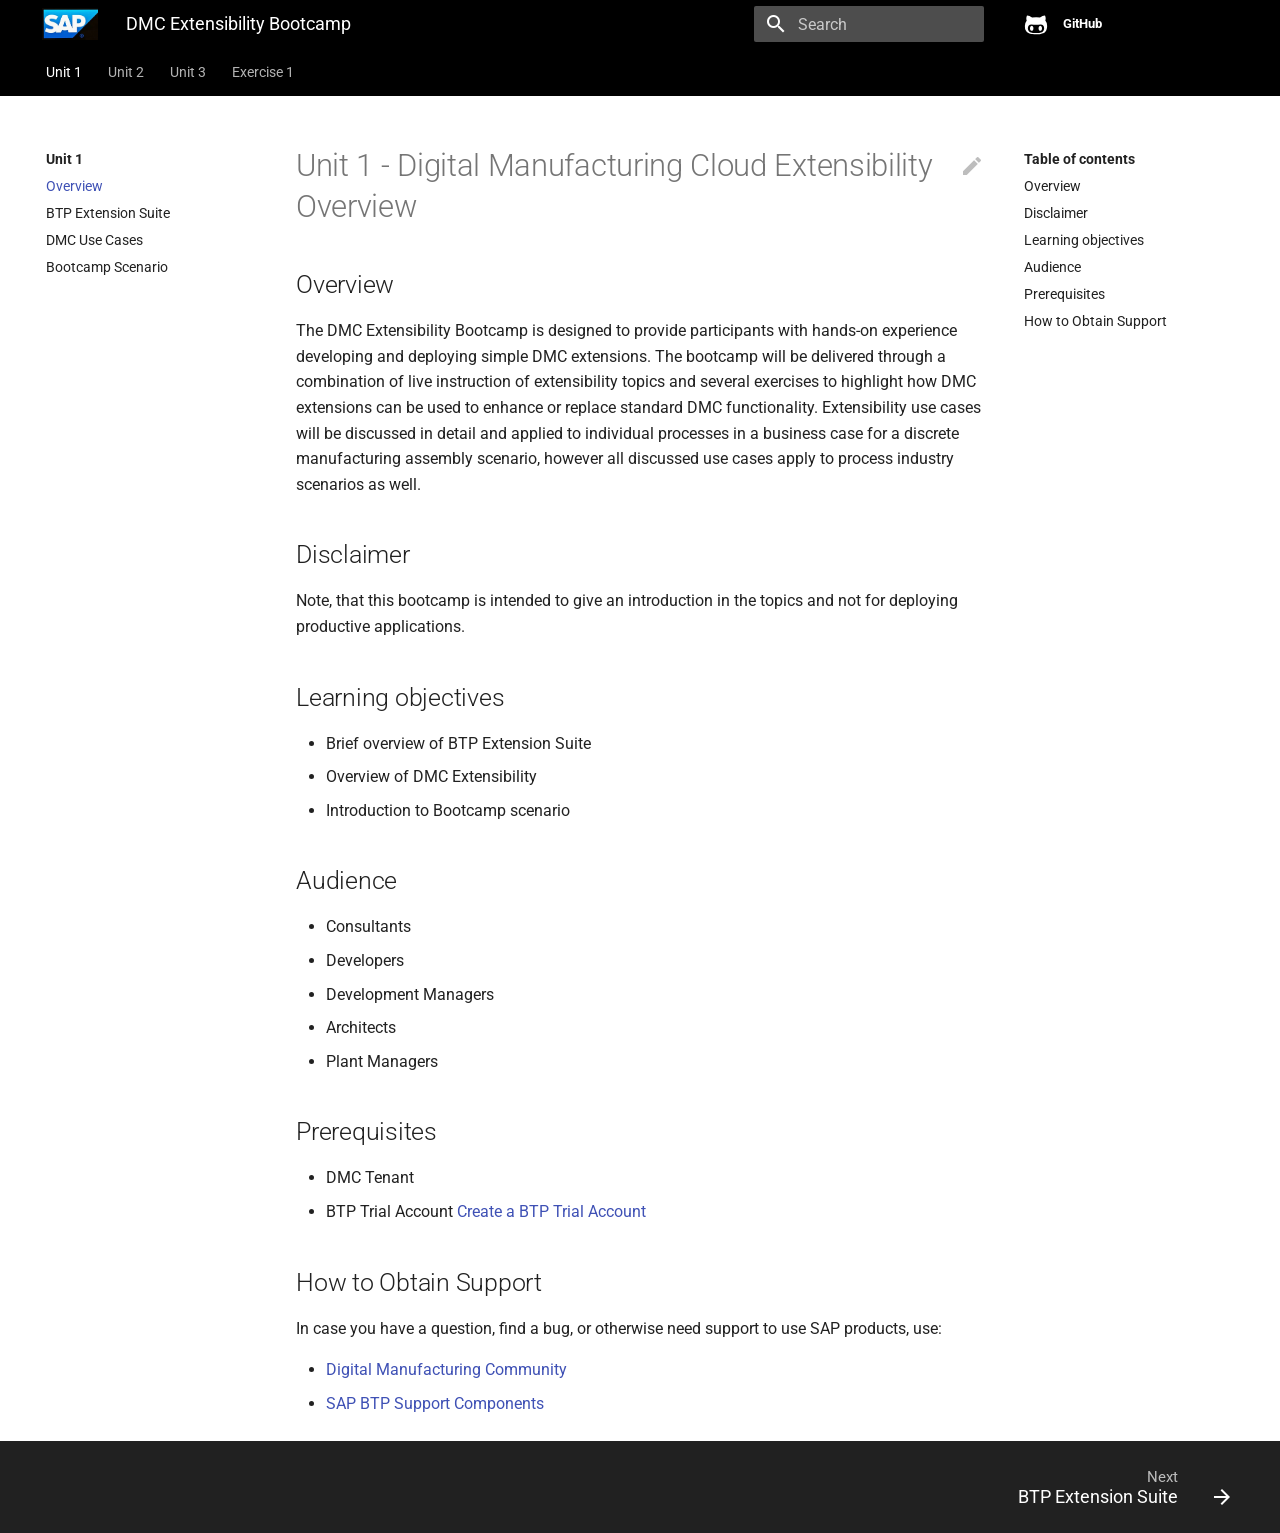
==== index.html @ 56b78a58 "Deployed 6354c58 with MkDocs version: 1.2.1" ====
<!doctype html>
<html lang="en" class="no-js">
  <head>
    
      <meta charset="utf-8">
      <meta name="viewport" content="width=device-width,initial-scale=1">
      <meta http-equiv="x-ua-compatible" content="ie=edge">
      
      
      
      
        <meta name="lang:clipboard.copy" content="Copy to clipboard">
      
        <meta name="lang:clipboard.copied" content="Copied to clipboard">
      
        <meta name="lang:search.language" content="en">
      
        <meta name="lang:search.pipeline.stopwords" content="True">
      
        <meta name="lang:search.pipeline.trimmer" content="True">
      
        <meta name="lang:search.result.none" content="No matching documents">
      
        <meta name="lang:search.result.one" content="1 matching document">
      
        <meta name="lang:search.result.other" content="# matching documents">
      
        <meta name="lang:search.tokenizer" content="[\s\-]+">
      
      <link rel="shortcut icon" href="assets/favicon.png">
      <meta name="generator" content="mkdocs-1.2.1, mkdocs-material-4.6.3">
    
    
      
        <title>Overview - DMC Extensibility Bootcamp</title>
      
    
    
      <link rel="stylesheet" href="assets/stylesheets/application.adb8469c.css">
      
        <link rel="stylesheet" href="assets/stylesheets/application-palette.a8b3c06d.css">
      
      
        
        
        <meta name="theme-color" content="">
      
    
    
      <script src="assets/javascripts/modernizr.eca31fed.js"></script>
    
    
      
        <link href="https://fonts.gstatic.com" rel="preconnect" crossorigin>
        <link rel="stylesheet" href="https://fonts.googleapis.com/css?family=Roboto:300,400,400i,700%7CRoboto+Mono&display=fallback">
        <style>body,input{font-family:"Roboto","Helvetica Neue",Helvetica,Arial,sans-serif}code,kbd,pre{font-family:"Roboto Mono","Courier New",Courier,monospace}</style>
      
    
    <link rel="stylesheet" href="assets/fonts/material-icons.css">
    
    
      <link rel="stylesheet" href="theme/stylesheets/extra.css">
    
    
      
    
    
  </head>
  
    
    
    <body dir="ltr" data-md-color-primary="black" data-md-color-accent="blue">
  
    <svg class="md-svg">
      <defs>
        
        
          <svg xmlns="http://www.w3.org/2000/svg" width="416" height="448" viewBox="0 0 416 448" id="__github"><path fill="currentColor" d="M160 304q0 10-3.125 20.5t-10.75 19T128 352t-18.125-8.5-10.75-19T96 304t3.125-20.5 10.75-19T128 256t18.125 8.5 10.75 19T160 304zm160 0q0 10-3.125 20.5t-10.75 19T288 352t-18.125-8.5-10.75-19T256 304t3.125-20.5 10.75-19T288 256t18.125 8.5 10.75 19T320 304zm40 0q0-30-17.25-51T296 232q-10.25 0-48.75 5.25Q229.5 240 208 240t-39.25-2.75Q130.75 232 120 232q-29.5 0-46.75 21T56 304q0 22 8 38.375t20.25 25.75 30.5 15 35 7.375 37.25 1.75h42q20.5 0 37.25-1.75t35-7.375 30.5-15 20.25-25.75T360 304zm56-44q0 51.75-15.25 82.75-9.5 19.25-26.375 33.25t-35.25 21.5-42.5 11.875-42.875 5.5T212 416q-19.5 0-35.5-.75t-36.875-3.125-38.125-7.5-34.25-12.875T37 371.5t-21.5-28.75Q0 312 0 260q0-59.25 34-99-6.75-20.5-6.75-42.5 0-29 12.75-54.5 27 0 47.5 9.875t47.25 30.875Q171.5 96 212 96q37 0 70 8 26.25-20.5 46.75-30.25T376 64q12.75 25.5 12.75 54.5 0 21.75-6.75 42 34 40 34 99.5z"/></svg>
        
      </defs>
    </svg>
    <input class="md-toggle" data-md-toggle="drawer" type="checkbox" id="__drawer" autocomplete="off">
    <input class="md-toggle" data-md-toggle="search" type="checkbox" id="__search" autocomplete="off">
    <label class="md-overlay" data-md-component="overlay" for="__drawer"></label>
    
      <a href="#unit-1-digital-manufacturing-cloud-extensibility-overview" tabindex="0" class="md-skip">
        Skip to content
      </a>
    
    
      <header class="md-header" data-md-component="header">
  <nav class="md-header-nav md-grid">
    <div class="md-flex">
      <div class="md-flex__cell md-flex__cell--shrink">
        <a href="." title="DMC Extensibility Bootcamp" aria-label="DMC Extensibility Bootcamp" class="md-header-nav__button md-logo">
          
            <img alt="logo" src="assets/logo_sap.jpeg" width="24" height="24">
          
        </a>
      </div>
      <div class="md-flex__cell md-flex__cell--shrink">
        <label class="md-icon md-icon--menu md-header-nav__button" for="__drawer"></label>
      </div>
      <div class="md-flex__cell md-flex__cell--stretch">
        <div class="md-flex__ellipsis md-header-nav__title" data-md-component="title">
          
            <span class="md-header-nav__topic">
              DMC Extensibility Bootcamp
            </span>
            <span class="md-header-nav__topic">
              
                Overview
              
            </span>
          
        </div>
      </div>
      <div class="md-flex__cell md-flex__cell--shrink">
        
          <label class="md-icon md-icon--search md-header-nav__button" for="__search"></label>
          
<div class="md-search" data-md-component="search" role="dialog">
  <label class="md-search__overlay" for="__search"></label>
  <div class="md-search__inner" role="search">
    <form class="md-search__form" name="search">
      <input type="text" class="md-search__input" aria-label="search" name="query" placeholder="Search" autocapitalize="off" autocorrect="off" autocomplete="off" spellcheck="false" data-md-component="query" data-md-state="active">
      <label class="md-icon md-search__icon" for="__search"></label>
      <button type="reset" class="md-icon md-search__icon" data-md-component="reset" tabindex="-1">
        &#xE5CD;
      </button>
    </form>
    <div class="md-search__output">
      <div class="md-search__scrollwrap" data-md-scrollfix>
        <div class="md-search-result" data-md-component="result">
          <div class="md-search-result__meta">
            Type to start searching
          </div>
          <ol class="md-search-result__list"></ol>
        </div>
      </div>
    </div>
  </div>
</div>
        
      </div>
      
        <div class="md-flex__cell md-flex__cell--shrink">
          <div class="md-header-nav__source">
            


  

<a href="https://github.com/SAP-samples/digital-manufacturing-extension-samples/" title="Go to repository" class="md-source" data-md-source="github">
  
    <div class="md-source__icon">
      <svg viewBox="0 0 24 24" width="24" height="24">
        <use xlink:href="#__github" width="24" height="24"></use>
      </svg>
    </div>
  
  <div class="md-source__repository">
    GitHub
  </div>
</a>
          </div>
        </div>
      
    </div>
  </nav>
</header>
    
    <div class="md-container">
      
        
      
      
        

  

<nav class="md-tabs md-tabs--active" data-md-component="tabs">
  <div class="md-tabs__inner md-grid">
    <ul class="md-tabs__list">
      
        
  
  
    <li class="md-tabs__item">
      
        <a href="index.html" class="md-tabs__link md-tabs__link--active">
          Unit 1
        </a>
      
    </li>
  

      
        
  
  
    <li class="md-tabs__item">
      
        <a href="Field%26IntegrationExtensions.html" class="md-tabs__link">
          Unit 2
        </a>
      
    </li>
  

      
        
  
  
    <li class="md-tabs__item">
      
        <a href="InAppExtensions.html" class="md-tabs__link">
          Unit 3
        </a>
      
    </li>
  

      
        
  
  
    <li class="md-tabs__item">
      
        <a href="Exercise1.1.html" class="md-tabs__link">
          Exercise 1
        </a>
      
    </li>
  

      
    </ul>
  </div>
</nav>
      
      <main class="md-main" role="main">
        <div class="md-main__inner md-grid" data-md-component="container">
          
            
              <div class="md-sidebar md-sidebar--primary" data-md-component="navigation">
                <div class="md-sidebar__scrollwrap">
                  <div class="md-sidebar__inner">
                    <nav class="md-nav md-nav--primary" data-md-level="0">
  <label class="md-nav__title md-nav__title--site" for="__drawer">
    <a href="." title="DMC Extensibility Bootcamp" class="md-nav__button md-logo">
      
        <img alt="logo" src="assets/logo_sap.jpeg" width="48" height="48">
      
    </a>
    DMC Extensibility Bootcamp
  </label>
  
    <div class="md-nav__source">
      


  

<a href="https://github.com/SAP-samples/digital-manufacturing-extension-samples/" title="Go to repository" class="md-source" data-md-source="github">
  
    <div class="md-source__icon">
      <svg viewBox="0 0 24 24" width="24" height="24">
        <use xlink:href="#__github" width="24" height="24"></use>
      </svg>
    </div>
  
  <div class="md-source__repository">
    GitHub
  </div>
</a>
    </div>
  
  <ul class="md-nav__list" data-md-scrollfix>
    
      
      
      

  


  <li class="md-nav__item md-nav__item--active md-nav__item--nested">
    
      <input class="md-toggle md-nav__toggle" data-md-toggle="nav-1" type="checkbox" id="nav-1" checked>
    
    <label class="md-nav__link" for="nav-1">
      Unit 1
    </label>
    <nav class="md-nav" data-md-component="collapsible" data-md-level="1">
      <label class="md-nav__title" for="nav-1">
        Unit 1
      </label>
      <ul class="md-nav__list" data-md-scrollfix>
        
        
          
          
          

  


  <li class="md-nav__item md-nav__item--active">
    
    <input class="md-toggle md-nav__toggle" data-md-toggle="toc" type="checkbox" id="__toc">
    
      
    
    
      <label class="md-nav__link md-nav__link--active" for="__toc">
        Overview
      </label>
    
    <a href="index.html" title="Overview" class="md-nav__link md-nav__link--active">
      Overview
    </a>
    
      
<nav class="md-nav md-nav--secondary">
  
  
    
  
  
    <label class="md-nav__title" for="__toc">Table of contents</label>
    <ul class="md-nav__list" data-md-scrollfix>
      
        <li class="md-nav__item">
  <a href="#overview" class="md-nav__link">
    Overview
  </a>
  
</li>
      
        <li class="md-nav__item">
  <a href="#disclaimer" class="md-nav__link">
    Disclaimer
  </a>
  
</li>
      
        <li class="md-nav__item">
  <a href="#learning-objectives" class="md-nav__link">
    Learning objectives
  </a>
  
</li>
      
        <li class="md-nav__item">
  <a href="#audience" class="md-nav__link">
    Audience
  </a>
  
</li>
      
        <li class="md-nav__item">
  <a href="#prerequisites" class="md-nav__link">
    Prerequisites
  </a>
  
</li>
      
        <li class="md-nav__item">
  <a href="#how-to-obtain-support" class="md-nav__link">
    How to Obtain Support
  </a>
  
</li>
      
      
      
      
      
    </ul>
  
</nav>
    
  </li>

        
          
          
          


  <li class="md-nav__item">
    <a href="BTPExtensionSuite.html" title="BTP Extension Suite" class="md-nav__link">
      BTP Extension Suite
    </a>
  </li>

        
          
          
          


  <li class="md-nav__item">
    <a href="DMCUseCases.html" title="DMC Use Cases" class="md-nav__link">
      DMC Use Cases
    </a>
  </li>

        
          
          
          


  <li class="md-nav__item">
    <a href="BootcampUseCase.html" title="Bootcamp Scenario" class="md-nav__link">
      Bootcamp Scenario
    </a>
  </li>

        
      </ul>
    </nav>
  </li>

    
      
      
      


  <li class="md-nav__item md-nav__item--nested">
    
      <input class="md-toggle md-nav__toggle" data-md-toggle="nav-2" type="checkbox" id="nav-2">
    
    <label class="md-nav__link" for="nav-2">
      Unit 2
    </label>
    <nav class="md-nav" data-md-component="collapsible" data-md-level="1">
      <label class="md-nav__title" for="nav-2">
        Unit 2
      </label>
      <ul class="md-nav__list" data-md-scrollfix>
        
        
          
          
          


  <li class="md-nav__item">
    <a href="Field%26IntegrationExtensions.html" title="Content" class="md-nav__link">
      Content
    </a>
  </li>

        
      </ul>
    </nav>
  </li>

    
      
      
      


  <li class="md-nav__item md-nav__item--nested">
    
      <input class="md-toggle md-nav__toggle" data-md-toggle="nav-3" type="checkbox" id="nav-3">
    
    <label class="md-nav__link" for="nav-3">
      Unit 3
    </label>
    <nav class="md-nav" data-md-component="collapsible" data-md-level="1">
      <label class="md-nav__title" for="nav-3">
        Unit 3
      </label>
      <ul class="md-nav__list" data-md-scrollfix>
        
        
          
          
          


  <li class="md-nav__item">
    <a href="InAppExtensions.html" title="Content" class="md-nav__link">
      Content
    </a>
  </li>

        
      </ul>
    </nav>
  </li>

    
      
      
      


  <li class="md-nav__item md-nav__item--nested">
    
      <input class="md-toggle md-nav__toggle" data-md-toggle="nav-4" type="checkbox" id="nav-4">
    
    <label class="md-nav__link" for="nav-4">
      Exercise 1
    </label>
    <nav class="md-nav" data-md-component="collapsible" data-md-level="1">
      <label class="md-nav__title" for="nav-4">
        Exercise 1
      </label>
      <ul class="md-nav__list" data-md-scrollfix>
        
        
          
          
          


  <li class="md-nav__item">
    <a href="Exercise1.1.html" title="Exercise 1.1" class="md-nav__link">
      Exercise 1.1
    </a>
  </li>

        
          
          
          


  <li class="md-nav__item">
    <a href="Exercise1.2.html" title="Exercise 1.2" class="md-nav__link">
      Exercise 1.2
    </a>
  </li>

        
      </ul>
    </nav>
  </li>

    
  </ul>
</nav>
                  </div>
                </div>
              </div>
            
            
              <div class="md-sidebar md-sidebar--secondary" data-md-component="toc">
                <div class="md-sidebar__scrollwrap">
                  <div class="md-sidebar__inner">
                    
<nav class="md-nav md-nav--secondary">
  
  
    
  
  
    <label class="md-nav__title" for="__toc">Table of contents</label>
    <ul class="md-nav__list" data-md-scrollfix>
      
        <li class="md-nav__item">
  <a href="#overview" class="md-nav__link">
    Overview
  </a>
  
</li>
      
        <li class="md-nav__item">
  <a href="#disclaimer" class="md-nav__link">
    Disclaimer
  </a>
  
</li>
      
        <li class="md-nav__item">
  <a href="#learning-objectives" class="md-nav__link">
    Learning objectives
  </a>
  
</li>
      
        <li class="md-nav__item">
  <a href="#audience" class="md-nav__link">
    Audience
  </a>
  
</li>
      
        <li class="md-nav__item">
  <a href="#prerequisites" class="md-nav__link">
    Prerequisites
  </a>
  
</li>
      
        <li class="md-nav__item">
  <a href="#how-to-obtain-support" class="md-nav__link">
    How to Obtain Support
  </a>
  
</li>
      
      
      
      
      
    </ul>
  
</nav>
                  </div>
                </div>
              </div>
            
          
          <div class="md-content">
            <article class="md-content__inner md-typeset">
              
                
                  <a href="https://github.com/SAP-samples/digital-manufacturing-extension-samples/edit/master/docs/index.md" title="Edit this page" class="md-icon md-content__icon">&#xE3C9;</a>
                
                
                <h1 id="unit-1-digital-manufacturing-cloud-extensibility-overview">Unit 1 - Digital Manufacturing Cloud Extensibility Overview<a class="headerlink" href="#unit-1-digital-manufacturing-cloud-extensibility-overview" title="Permanent link">&para;</a></h1>
<h2 id="overview">Overview<a class="headerlink" href="#overview" title="Permanent link">&para;</a></h2>
<p>The DMC Extensibility Bootcamp is designed to provide participants with hands-on experience developing and deploying simple DMC extensions.  The bootcamp will be delivered through a combination of live instruction of extensibility topics and several exercises to highlight how DMC extensions can be used to enhance or replace standard DMC functionality.  Extensibility use cases will be discussed in detail and applied to individual processes in a business case for a discrete manufacturing assembly scenario, however all discussed use cases apply to process industry scenarios as well.</p>
<h2 id="disclaimer">Disclaimer<a class="headerlink" href="#disclaimer" title="Permanent link">&para;</a></h2>
<p>Note, that this bootcamp is intended to give an introduction in the topics and not for deploying productive applications.</p>
<h2 id="learning-objectives">Learning objectives<a class="headerlink" href="#learning-objectives" title="Permanent link">&para;</a></h2>
<ul>
<li>Brief overview of BTP Extension Suite</li>
<li>Overview of DMC Extensibility</li>
<li>Introduction to Bootcamp scenario</li>
</ul>
<h2 id="audience">Audience<a class="headerlink" href="#audience" title="Permanent link">&para;</a></h2>
<ul>
<li>Consultants</li>
<li>Developers</li>
<li>Development Managers</li>
<li>Architects</li>
<li>Plant Managers</li>
</ul>
<h2 id="prerequisites">Prerequisites<a class="headerlink" href="#prerequisites" title="Permanent link">&para;</a></h2>
<ul>
<li>DMC Tenant</li>
<li>BTP Trial Account <a href="https://developers.sap.com/tutorials/hcp-create-trial-account.html">Create a BTP Trial Account</a></li>
</ul>
<h2 id="how-to-obtain-support">How to Obtain Support<a class="headerlink" href="#how-to-obtain-support" title="Permanent link">&para;</a></h2>
<p>In case you have a question, find a bug, or otherwise need support to use SAP products, use:</p>
<ul>
<li>
<p><a href="https://community.sap.com/topics/digital-manufacturing">Digital Manufacturing Community</a></p>
</li>
<li>
<p><a href="https://help.sap.com/viewer/65de2977205c403bbc107264b8eccf4b/Cloud/en-US/08d1103928fb42f3a73b3f425e00e13c.html">SAP BTP Support Components</a></p>
</li>
</ul>
                
                  
                
                
              
              
                


              
            </article>
          </div>
        </div>
      </main>
      
        
<footer class="md-footer">
  
    <div class="md-footer-nav">
      <nav class="md-footer-nav__inner md-grid">
        
        
          <a href="BTPExtensionSuite.html" title="BTP Extension Suite" class="md-flex md-footer-nav__link md-footer-nav__link--next" rel="next">
            <div class="md-flex__cell md-flex__cell--stretch md-footer-nav__title">
              <span class="md-flex__ellipsis">
                <span class="md-footer-nav__direction">
                  Next
                </span>
                BTP Extension Suite
              </span>
            </div>
            <div class="md-flex__cell md-flex__cell--shrink">
              <i class="md-icon md-icon--arrow-forward md-footer-nav__button"></i>
            </div>
          </a>
        
      </nav>
    </div>
  
  <div class="md-footer-meta md-typeset">
    <div class="md-footer-meta__inner md-grid">
      <div class="md-footer-copyright">
        
        powered by
        <a href="https://www.mkdocs.org" target="_blank" rel="noopener">MkDocs</a>
        and
        <a href="https://squidfunk.github.io/mkdocs-material/" target="_blank" rel="noopener">
          Material for MkDocs</a>
      </div>
      
    </div>
  </div>
</footer>
      
    </div>
    
      <script src="assets/javascripts/application.8f58b9eb.js"></script>
      
      <script>app.initialize({version:"1.2.1",url:{base:"."}})</script>
      
        <script src="search/main.js"></script>
      
    
  </body>
</html>
---- assets/stylesheets/application.adb8469c.css ----
html{box-sizing:border-box}*,:after,:before{box-sizing:inherit}html{-webkit-text-size-adjust:none;-moz-text-size-adjust:none;-ms-text-size-adjust:none;text-size-adjust:none}body{margin:0}hr{overflow:visible;box-sizing:content-box}a{-webkit-text-decoration-skip:objects}a,button,input,label{-webkit-tap-highlight-color:transparent}a{color:inherit;text-decoration:none}small,sub,sup{font-size:80%}sub,sup{position:relative;line-height:0;vertical-align:baseline}sub{bottom:-.25em}sup{top:-.5em}img{border-style:none}table{border-collapse:separate;border-spacing:0}td,th{font-weight:400;vertical-align:top}button{margin:0;padding:0;border:0;outline-style:none;background:transparent;font-size:inherit}input{border:0;outline:0}.md-clipboard:before,.md-icon,.md-nav__button,.md-nav__link:after,.md-nav__title:before,.md-search-result__article--document:before,.md-source-file:before,.md-typeset .admonition>.admonition-title:before,.md-typeset .admonition>summary:before,.md-typeset .critic.comment:before,.md-typeset .footnote-backref,.md-typeset .task-list-control .task-list-indicator:before,.md-typeset details>.admonition-title:before,.md-typeset details>summary:before,.md-typeset summary:after{font-family:Material Icons;font-style:normal;font-variant:normal;font-weight:400;line-height:1;text-transform:none;white-space:nowrap;word-wrap:normal;direction:ltr}.md-content__icon,.md-footer-nav__button,.md-header-nav__button,.md-nav__button,.md-nav__title:before,.md-search-result__article--document:before{display:inline-block;margin:.2rem;padding:.4rem;font-size:1.2rem;cursor:pointer}.md-icon--arrow-back:before{content:""}.md-icon--arrow-forward:before{content:""}.md-icon--menu:before{content:""}.md-icon--search:before{content:""}[dir=rtl] .md-icon--arrow-back:before{content:""}[dir=rtl] .md-icon--arrow-forward:before{content:""}body{-webkit-font-smoothing:antialiased;-moz-osx-font-smoothing:grayscale}body,input{color:rgba(0,0,0,.87);font-feature-settings:"kern","liga";font-family:Helvetica Neue,Helvetica,Arial,sans-serif}code,kbd,pre{color:rgba(0,0,0,.87);font-feature-settings:"kern";font-family:Courier New,Courier,monospace}.md-typeset{font-size:.8rem;line-height:1.6;-webkit-print-color-adjust:exact}.md-typeset blockquote,.md-typeset ol,.md-typeset p,.md-typeset ul{margin:1em 0}.md-typeset h1{margin:0 0 2rem;color:rgba(0,0,0,.54);font-size:1.5625rem;line-height:1.3}.md-typeset h1,.md-typeset h2{font-weight:300;letter-spacing:-.01em}.md-typeset h2{margin:2rem 0 .8rem;font-size:1.25rem;line-height:1.4}.md-typeset h3{margin:1.6rem 0 .8rem;font-size:1rem;font-weight:400;letter-spacing:-.01em;line-height:1.5}.md-typeset h2+h3{margin-top:.8rem}.md-typeset h4{font-size:.8rem}.md-typeset h4,.md-typeset h5,.md-typeset h6{margin:.8rem 0;font-weight:700;letter-spacing:-.01em}.md-typeset h5,.md-typeset h6{color:rgba(0,0,0,.54);font-size:.64rem}.md-typeset h5{text-transform:uppercase}.md-typeset hr{margin:1.5em 0;border-bottom:.05rem dotted rgba(0,0,0,.26)}.md-typeset a{color:#3f51b5;word-break:break-word}.md-typeset a,.md-typeset a:before{-webkit-transition:color .125s;transition:color .125s}.md-typeset a:active,.md-typeset a:hover{color:#536dfe}.md-typeset code,.md-typeset pre{background-color:hsla(0,0%,92.5%,.5);color:#37474f;font-size:85%;direction:ltr}.md-typeset code{margin:0 .29412em;padding:.07353em 0;border-radius:.1rem;box-shadow:.29412em 0 0 hsla(0,0%,92.5%,.5),-.29412em 0 0 hsla(0,0%,92.5%,.5);word-break:break-word;-webkit-box-decoration-break:clone;box-decoration-break:clone}.md-typeset h1 code,.md-typeset h2 code,.md-typeset h3 code,.md-typeset h4 code,.md-typeset h5 code,.md-typeset h6 code{margin:0;background-color:transparent;box-shadow:none}.md-typeset a>code{margin:inherit;padding:inherit;border-radius:initial;background-color:inherit;color:inherit;box-shadow:none}.md-typeset pre{position:relative;margin:1em 0;border-radius:.1rem;line-height:1.4;-webkit-overflow-scrolling:touch}.md-typeset pre>code{display:block;margin:0;padding:.525rem .6rem;background-color:transparent;font-size:inherit;box-shadow:none;-webkit-box-decoration-break:slice;box-decoration-break:slice;overflow:auto}.md-typeset pre>code::-webkit-scrollbar{width:.2rem;height:.2rem}.md-typeset pre>code::-webkit-scrollbar-thumb{background-color:rgba(0,0,0,.26)}.md-typeset pre>code::-webkit-scrollbar-thumb:hover{background-color:#536dfe}.md-typeset kbd{padding:0 .29412em;border-radius:.15rem;border:.05rem solid #c9c9c9;border-bottom-color:#bcbcbc;background-color:#fcfcfc;color:#555;font-size:85%;box-shadow:0 .05rem 0 #b0b0b0;word-break:break-word}.md-typeset mark{margin:0 .25em;padding:.0625em 0;border-radius:.1rem;background-color:rgba(255,235,59,.5);box-shadow:.25em 0 0 rgba(255,235,59,.5),-.25em 0 0 rgba(255,235,59,.5);word-break:break-word;-webkit-box-decoration-break:clone;box-decoration-break:clone}.md-typeset abbr{border-bottom:.05rem dotted rgba(0,0,0,.54);text-decoration:none;cursor:help}.md-typeset small{opacity:.75}.md-typeset sub,.md-typeset sup{margin-left:.07812em}[dir=rtl] .md-typeset sub,[dir=rtl] .md-typeset sup{margin-right:.07812em;margin-left:0}.md-typeset blockquote{padding-left:.6rem;border-left:.2rem solid rgba(0,0,0,.26);color:rgba(0,0,0,.54)}[dir=rtl] .md-typeset blockquote{padding-right:.6rem;padding-left:0;border-right:.2rem solid rgba(0,0,0,.26);border-left:initial}.md-typeset ul{list-style-type:disc}.md-typeset ol,.md-typeset ul{margin-left:.625em;padding:0}[dir=rtl] .md-typeset ol,[dir=rtl] .md-typeset ul{margin-right:.625em;margin-left:0}.md-typeset ol ol,.md-typeset ul ol{list-style-type:lower-alpha}.md-typeset ol ol ol,.md-typeset ul ol ol{list-style-type:lower-roman}.md-typeset ol li,.md-typeset ul li{margin-bottom:.5em;margin-left:1.25em}[dir=rtl] .md-typeset ol li,[dir=rtl] .md-typeset ul li{margin-right:1.25em;margin-left:0}.md-typeset ol li blockquote,.md-typeset ol li p,.md-typeset ul li blockquote,.md-typeset ul li p{margin:.5em 0}.md-typeset ol li:last-child,.md-typeset ul li:last-child{margin-bottom:0}.md-typeset ol li ol,.md-typeset ol li ul,.md-typeset ul li ol,.md-typeset ul li ul{margin:.5em 0 .5em .625em}[dir=rtl] .md-typeset ol li ol,[dir=rtl] .md-typeset ol li ul,[dir=rtl] .md-typeset ul li ol,[dir=rtl] .md-typeset ul li ul{margin-right:.625em;margin-left:0}.md-typeset dd{margin:1em 0 1em 1.875em}[dir=rtl] .md-typeset dd{margin-right:1.875em;margin-left:0}.md-typeset iframe,.md-typeset img,.md-typeset svg{max-width:100%}.md-typeset table:not([class]){box-shadow:0 2px 2px 0 rgba(0,0,0,.14),0 1px 5px 0 rgba(0,0,0,.12),0 3px 1px -2px rgba(0,0,0,.2);display:inline-block;max-width:100%;border-radius:.1rem;font-size:.64rem;overflow:auto;-webkit-overflow-scrolling:touch}.md-typeset table:not([class])+*{margin-top:1.5em}.md-typeset table:not([class]) td:not([align]),.md-typeset table:not([class]) th:not([align]){text-align:left}[dir=rtl] .md-typeset table:not([class]) td:not([align]),[dir=rtl] .md-typeset table:not([class]) th:not([align]){text-align:right}.md-typeset table:not([class]) th{min-width:5rem;padding:.6rem .8rem;background-color:rgba(0,0,0,.54);color:#fff;vertical-align:top}.md-typeset table:not([class]) td{padding:.6rem .8rem;border-top:.05rem solid rgba(0,0,0,.07);vertical-align:top}.md-typeset table:not([class]) tr{-webkit-transition:background-color .125s;transition:background-color .125s}.md-typeset table:not([class]) tr:hover{background-color:rgba(0,0,0,.035);box-shadow:inset 0 .05rem 0 #fff}.md-typeset table:not([class]) tr:first-child td{border-top:0}.md-typeset table:not([class]) a{word-break:normal}.md-typeset__scrollwrap{margin:1em -.8rem;overflow-x:auto;-webkit-overflow-scrolling:touch}.md-typeset .md-typeset__table{display:inline-block;margin-bottom:.5em;padding:0 .8rem}.md-typeset .md-typeset__table table{display:table;width:100%;margin:0;overflow:hidden}html{font-size:125%;overflow-x:hidden}body,html{height:100%}body{position:relative;font-size:.5rem}hr{display:block;height:.05rem;padding:0;border:0}.md-svg{display:none}.md-grid{max-width:61rem;margin-right:auto;margin-left:auto}.md-container,.md-main{overflow:auto}.md-container{display:table;width:100%;height:100%;padding-top:2.4rem;table-layout:fixed}.md-main{display:table-row;height:100%}.md-main__inner{height:100%;padding-top:1.5rem;padding-bottom:.05rem}.md-toggle{display:none}.md-overlay{position:fixed;top:0;width:0;height:0;-webkit-transition:width 0s .25s,height 0s .25s,opacity .25s;transition:width 0s .25s,height 0s .25s,opacity .25s;background-color:rgba(0,0,0,.54);opacity:0;z-index:3}.md-flex{display:table}.md-flex__cell{display:table-cell;position:relative;vertical-align:top}.md-flex__cell--shrink{width:0}.md-flex__cell--stretch{display:table;width:100%;table-layout:fixed}.md-flex__ellipsis{display:table-cell;text-overflow:ellipsis;white-space:nowrap;overflow:hidden}.md-skip{position:fixed;width:.05rem;height:.05rem;margin:.5rem;padding:.3rem .5rem;-webkit-transform:translateY(.4rem);transform:translateY(.4rem);border-radius:.1rem;background-color:rgba(0,0,0,.87);color:#fff;font-size:.64rem;opacity:0;overflow:hidden}.md-skip:focus{width:auto;height:auto;clip:auto;-webkit-transform:translateX(0);transform:translateX(0);-webkit-transition:opacity .175s 75ms,-webkit-transform .25s cubic-bezier(.4,0,.2,1);transition:opacity .175s 75ms,-webkit-transform .25s cubic-bezier(.4,0,.2,1);transition:transform .25s cubic-bezier(.4,0,.2,1),opacity .175s 75ms;transition:transform .25s cubic-bezier(.4,0,.2,1),opacity .175s 75ms,-webkit-transform .25s cubic-bezier(.4,0,.2,1);opacity:1;z-index:10}@page{margin:25mm}.md-clipboard{position:absolute;top:.3rem;right:.3rem;width:1.4rem;height:1.4rem;border-radius:.1rem;font-size:.8rem;cursor:pointer;z-index:1;-webkit-backface-visibility:hidden;backface-visibility:hidden}.md-clipboard:before{-webkit-transition:color .25s,opacity .25s;transition:color .25s,opacity .25s;color:rgba(0,0,0,.07);content:"\E14D"}.codehilite:hover .md-clipboard:before,.md-typeset .highlight:hover .md-clipboard:before,pre:hover .md-clipboard:before{color:rgba(0,0,0,.54)}.md-clipboard:focus:before,.md-clipboard:hover:before{color:#536dfe}.md-clipboard__message{display:block;position:absolute;top:0;right:1.7rem;padding:.3rem .5rem;-webkit-transform:translateX(.4rem);transform:translateX(.4rem);-webkit-transition:opacity .175s,-webkit-transform .25s cubic-bezier(.9,.1,.9,0);transition:opacity .175s,-webkit-transform .25s cubic-bezier(.9,.1,.9,0);transition:transform .25s cubic-bezier(.9,.1,.9,0),opacity .175s;transition:transform .25s cubic-bezier(.9,.1,.9,0),opacity .175s,-webkit-transform .25s cubic-bezier(.9,.1,.9,0);border-radius:.1rem;background-color:rgba(0,0,0,.54);color:#fff;font-size:.64rem;white-space:nowrap;opacity:0;pointer-events:none}.md-clipboard__message--active{-webkit-transform:translateX(0);transform:translateX(0);-webkit-transition:opacity .175s 75ms,-webkit-transform .25s cubic-bezier(.4,0,.2,1);transition:opacity .175s 75ms,-webkit-transform .25s cubic-bezier(.4,0,.2,1);transition:transform .25s cubic-bezier(.4,0,.2,1),opacity .175s 75ms;transition:transform .25s cubic-bezier(.4,0,.2,1),opacity .175s 75ms,-webkit-transform .25s cubic-bezier(.4,0,.2,1);opacity:1;pointer-events:auto}.md-clipboard__message:before{content:attr(aria-label)}.md-clipboard__message:after{display:block;position:absolute;top:50%;right:-.2rem;width:0;margin-top:-.2rem;border-color:transparent rgba(0,0,0,.54);border-style:solid;border-width:.2rem 0 .2rem .2rem;content:""}.md-content__inner{margin:0 .8rem 1.2rem;padding-top:.6rem}.md-content__inner:before{display:block;height:.4rem;content:""}.md-content__inner>:last-child{margin-bottom:0}.md-content__icon{position:relative;margin:.4rem 0;padding:0;float:right}.md-typeset .md-content__icon{color:rgba(0,0,0,.26)}.md-header{position:fixed;top:0;right:0;left:0;height:2.4rem;-webkit-transition:background-color .25s,color .25s;transition:background-color .25s,color .25s;background-color:#3f51b5;color:#fff;box-shadow:none;z-index:2;-webkit-backface-visibility:hidden;backface-visibility:hidden}.no-js .md-header{-webkit-transition:none;transition:none;box-shadow:none}.md-header[data-md-state=shadow]{-webkit-transition:background-color .25s,color .25s,box-shadow .25s;transition:background-color .25s,color .25s,box-shadow .25s;box-shadow:0 0 .2rem rgba(0,0,0,.1),0 .2rem .4rem rgba(0,0,0,.2)}.md-header-nav{padding:0 .2rem}.md-header-nav__button{position:relative;-webkit-transition:opacity .25s;transition:opacity .25s;z-index:1}.md-header-nav__button:hover{opacity:.7}.md-header-nav__button.md-logo *{display:block}.no-js .md-header-nav__button.md-icon--search{display:none}.md-header-nav__topic{display:block;position:absolute;-webkit-transition:opacity .15s,-webkit-transform .4s cubic-bezier(.1,.7,.1,1);transition:opacity .15s,-webkit-transform .4s cubic-bezier(.1,.7,.1,1);transition:transform .4s cubic-bezier(.1,.7,.1,1),opacity .15s;transition:transform .4s cubic-bezier(.1,.7,.1,1),opacity .15s,-webkit-transform .4s cubic-bezier(.1,.7,.1,1);text-overflow:ellipsis;white-space:nowrap;overflow:hidden}.md-header-nav__topic+.md-header-nav__topic{-webkit-transform:translateX(1.25rem);transform:translateX(1.25rem);-webkit-transition:opacity .15s,-webkit-transform .4s cubic-bezier(1,.7,.1,.1);transition:opacity .15s,-webkit-transform .4s cubic-bezier(1,.7,.1,.1);transition:transform .4s cubic-bezier(1,.7,.1,.1),opacity .15s;transition:transform .4s cubic-bezier(1,.7,.1,.1),opacity .15s,-webkit-transform .4s cubic-bezier(1,.7,.1,.1);opacity:0;z-index:-1;pointer-events:none}[dir=rtl] .md-header-nav__topic+.md-header-nav__topic{-webkit-transform:translateX(-1.25rem);transform:translateX(-1.25rem)}.no-js .md-header-nav__topic{position:static}.no-js .md-header-nav__topic+.md-header-nav__topic{display:none}.md-header-nav__title{padding:0 1rem;font-size:.9rem;line-height:2.4rem}.md-header-nav__title[data-md-state=active] .md-header-nav__topic{-webkit-transform:translateX(-1.25rem);transform:translateX(-1.25rem);-webkit-transition:opacity .15s,-webkit-transform .4s cubic-bezier(1,.7,.1,.1);transition:opacity .15s,-webkit-transform .4s cubic-bezier(1,.7,.1,.1);transition:transform .4s cubic-bezier(1,.7,.1,.1),opacity .15s;transition:transform .4s cubic-bezier(1,.7,.1,.1),opacity .15s,-webkit-transform .4s cubic-bezier(1,.7,.1,.1);opacity:0;z-index:-1;pointer-events:none}[dir=rtl] .md-header-nav__title[data-md-state=active] .md-header-nav__topic{-webkit-transform:translateX(1.25rem);transform:translateX(1.25rem)}.md-header-nav__title[data-md-state=active] .md-header-nav__topic+.md-header-nav__topic{-webkit-transform:translateX(0);transform:translateX(0);-webkit-transition:opacity .15s,-webkit-transform .4s cubic-bezier(.1,.7,.1,1);transition:opacity .15s,-webkit-transform .4s cubic-bezier(.1,.7,.1,1);transition:transform .4s cubic-bezier(.1,.7,.1,1),opacity .15s;transition:transform .4s cubic-bezier(.1,.7,.1,1),opacity .15s,-webkit-transform .4s cubic-bezier(.1,.7,.1,1);opacity:1;z-index:0;pointer-events:auto}.md-header-nav__source{display:none}.md-hero{-webkit-transition:background .25s;transition:background .25s;background-color:#3f51b5;color:#fff;font-size:1rem;overflow:hidden}.md-hero__inner{margin-top:1rem;padding:.8rem .8rem .4rem;-webkit-transition:opacity .25s,-webkit-transform .4s cubic-bezier(.1,.7,.1,1);transition:opacity .25s,-webkit-transform .4s cubic-bezier(.1,.7,.1,1);transition:transform .4s cubic-bezier(.1,.7,.1,1),opacity .25s;transition:transform .4s cubic-bezier(.1,.7,.1,1),opacity .25s,-webkit-transform .4s cubic-bezier(.1,.7,.1,1);-webkit-transition-delay:.1s;transition-delay:.1s}[data-md-state=hidden] .md-hero__inner{pointer-events:none;-webkit-transform:translateY(.625rem);transform:translateY(.625rem);-webkit-transition:opacity .1s 0s,-webkit-transform 0s .4s;transition:opacity .1s 0s,-webkit-transform 0s .4s;transition:transform 0s .4s,opacity .1s 0s;transition:transform 0s .4s,opacity .1s 0s,-webkit-transform 0s .4s;opacity:0}.md-hero--expand .md-hero__inner{margin-bottom:1.2rem}.md-footer-nav{background-color:rgba(0,0,0,.87);color:#fff}.md-footer-nav__inner{padding:.2rem;overflow:auto}.md-footer-nav__link{padding-top:1.4rem;padding-bottom:.4rem;-webkit-transition:opacity .25s;transition:opacity .25s}.md-footer-nav__link:hover{opacity:.7}.md-footer-nav__link--prev{width:25%;float:left}[dir=rtl] .md-footer-nav__link--prev{float:right}.md-footer-nav__link--next{width:75%;float:right;text-align:right}[dir=rtl] .md-footer-nav__link--next{float:left;text-align:left}.md-footer-nav__button{-webkit-transition:background .25s;transition:background .25s}.md-footer-nav__title{position:relative;padding:0 1rem;font-size:.9rem;line-height:2.4rem}.md-footer-nav__direction{position:absolute;right:0;left:0;margin-top:-1rem;padding:0 1rem;color:hsla(0,0%,100%,.7);font-size:.75rem}.md-footer-meta{background-color:rgba(0,0,0,.895)}.md-footer-meta__inner{padding:.2rem;overflow:auto}html .md-footer-meta.md-typeset a{color:hsla(0,0%,100%,.7)}html .md-footer-meta.md-typeset a:focus,html .md-footer-meta.md-typeset a:hover{color:#fff}.md-footer-copyright{margin:0 .6rem;padding:.4rem 0;color:hsla(0,0%,100%,.3);font-size:.64rem}.md-footer-copyright__highlight{color:hsla(0,0%,100%,.7)}.md-footer-social{margin:0 .4rem;padding:.2rem 0 .6rem}.md-footer-social__link{display:inline-block;width:1.6rem;height:1.6rem;font-size:.8rem;text-align:center}.md-footer-social__link:before{line-height:1.9}.md-nav{font-size:.7rem;line-height:1.3}.md-nav__title{display:block;padding:0 .6rem;font-weight:700;text-overflow:ellipsis;overflow:hidden}.md-nav__title:before{display:none;content:"\E5C4"}[dir=rtl] .md-nav__title:before{content:"\E5C8"}.md-nav__title .md-nav__button{display:none}.md-nav__list{margin:0;padding:0;list-style:none}.md-nav__item{padding:0 .6rem}.md-nav__item:last-child{padding-bottom:.6rem}.md-nav__item .md-nav__item{padding-right:0}[dir=rtl] .md-nav__item .md-nav__item{padding-right:.6rem;padding-left:0}.md-nav__item .md-nav__item:last-child{padding-bottom:0}.md-nav__button img{width:100%;height:auto}.md-nav__link{display:block;margin-top:.625em;-webkit-transition:color .125s;transition:color .125s;text-overflow:ellipsis;cursor:pointer;overflow:hidden}.md-nav__item--nested>.md-nav__link:after{content:"\E313"}html .md-nav__link[for=__toc],html .md-nav__link[for=__toc]+.md-nav__link:after,html .md-nav__link[for=__toc]~.md-nav{display:none}.md-nav__link[data-md-state=blur]{color:rgba(0,0,0,.54)}.md-nav__link--active,.md-nav__link:active{color:#3f51b5}.md-nav__item--nested>.md-nav__link{color:inherit}.md-nav__link:focus,.md-nav__link:hover{color:#536dfe}.md-nav__source,.no-js .md-search{display:none}.md-search__overlay{opacity:0;z-index:1}.md-search__form{position:relative}.md-search__input{position:relative;padding:0 2.2rem 0 3.6rem;text-overflow:ellipsis;z-index:2}[dir=rtl] .md-search__input{padding:0 3.6rem 0 2.2rem}.md-search__input::-webkit-input-placeholder{-webkit-transition:color .25s cubic-bezier(.1,.7,.1,1);transition:color .25s cubic-bezier(.1,.7,.1,1)}.md-search__input::-moz-placeholder{-moz-transition:color .25s cubic-bezier(.1,.7,.1,1);transition:color .25s cubic-bezier(.1,.7,.1,1)}.md-search__input:-ms-input-placeholder{-ms-transition:color .25s cubic-bezier(.1,.7,.1,1);transition:color .25s cubic-bezier(.1,.7,.1,1)}.md-search__input::-ms-input-placeholder{-ms-transition:color .25s cubic-bezier(.1,.7,.1,1);transition:color .25s cubic-bezier(.1,.7,.1,1)}.md-search__input::placeholder{-webkit-transition:color .25s cubic-bezier(.1,.7,.1,1);transition:color .25s cubic-bezier(.1,.7,.1,1)}.md-search__input::-webkit-input-placeholder{color:rgba(0,0,0,.54)}.md-search__input::-moz-placeholder{color:rgba(0,0,0,.54)}.md-search__input:-ms-input-placeholder{color:rgba(0,0,0,.54)}.md-search__input::-ms-input-placeholder{color:rgba(0,0,0,.54)}.md-search__input::placeholder,.md-search__input~.md-search__icon{color:rgba(0,0,0,.54)}.md-search__input::-ms-clear{display:none}.md-search__icon{position:absolute;-webkit-transition:color .25s cubic-bezier(.1,.7,.1,1),opacity .25s;transition:color .25s cubic-bezier(.1,.7,.1,1),opacity .25s;font-size:1.2rem;cursor:pointer;z-index:2}.md-search__icon:hover{opacity:.7}.md-search__icon[for=__search]{top:.3rem;left:.5rem}[dir=rtl] .md-search__icon[for=__search]{right:.5rem;left:auto}.md-search__icon[for=__search]:before{content:"\E8B6"}.md-search__icon[type=reset]{top:.3rem;right:.5rem;-webkit-transform:scale(.125);transform:scale(.125);-webkit-transition:opacity .15s,-webkit-transform .15s cubic-bezier(.1,.7,.1,1);transition:opacity .15s,-webkit-transform .15s cubic-bezier(.1,.7,.1,1);transition:transform .15s cubic-bezier(.1,.7,.1,1),opacity .15s;transition:transform .15s cubic-bezier(.1,.7,.1,1),opacity .15s,-webkit-transform .15s cubic-bezier(.1,.7,.1,1);opacity:0}[dir=rtl] .md-search__icon[type=reset]{right:auto;left:.5rem}[data-md-toggle=search]:checked~.md-header .md-search__input:valid~.md-search__icon[type=reset]{-webkit-transform:scale(1);transform:scale(1);opacity:1}[data-md-toggle=search]:checked~.md-header .md-search__input:valid~.md-search__icon[type=reset]:hover{opacity:.7}.md-search__output{position:absolute;width:100%;border-radius:0 0 .1rem .1rem;overflow:hidden;z-index:1}.md-search__scrollwrap{height:100%;background-color:#fff;box-shadow:inset 0 .05rem 0 rgba(0,0,0,.07);overflow-y:auto;-webkit-overflow-scrolling:touch}.md-search-result{color:rgba(0,0,0,.87);word-break:break-word}.md-search-result__meta{padding:0 .8rem;background-color:rgba(0,0,0,.07);color:rgba(0,0,0,.54);font-size:.64rem;line-height:1.8rem}.md-search-result__list{margin:0;padding:0;border-top:.05rem solid rgba(0,0,0,.07);list-style:none}.md-search-result__item{box-shadow:0 -.05rem 0 rgba(0,0,0,.07)}.md-search-result__link{display:block;-webkit-transition:background .25s;transition:background .25s;outline:0;overflow:hidden}.md-search-result__link:hover,.md-search-result__link[data-md-state=active]{background-color:rgba(83,109,254,.1)}.md-search-result__link:hover .md-search-result__article:before,.md-search-result__link[data-md-state=active] .md-search-result__article:before{opacity:.7}.md-search-result__link:last-child .md-search-result__teaser{margin-bottom:.6rem}.md-search-result__article{position:relative;padding:0 .8rem;overflow:auto}.md-search-result__article--document:before{position:absolute;left:0;margin:.1rem;-webkit-transition:opacity .25s;transition:opacity .25s;color:rgba(0,0,0,.54);content:"\E880"}[dir=rtl] .md-search-result__article--document:before{right:0;left:auto}.md-search-result__article--document .md-search-result__title{margin:.55rem 0;font-size:.8rem;font-weight:400;line-height:1.4}.md-search-result__title{margin:.5em 0;font-size:.64rem;font-weight:700;line-height:1.4}.md-search-result__teaser{display:-webkit-box;max-height:1.65rem;margin:.5em 0;color:rgba(0,0,0,.54);font-size:.64rem;line-height:1.4;text-overflow:ellipsis;overflow:hidden;-webkit-box-orient:vertical;-webkit-line-clamp:2}.md-search-result em{font-style:normal;font-weight:700;text-decoration:underline}.md-sidebar{position:absolute;width:12.1rem;padding:1.2rem 0;overflow:hidden}.md-sidebar[data-md-state=lock]{position:fixed;top:2.4rem}.md-sidebar--secondary{display:none}.md-sidebar__scrollwrap{max-height:100%;margin:0 .2rem;overflow-y:auto;-webkit-backface-visibility:hidden;backface-visibility:hidden}.md-sidebar__scrollwrap::-webkit-scrollbar{width:.2rem;height:.2rem}.md-sidebar__scrollwrap::-webkit-scrollbar-thumb{background-color:rgba(0,0,0,.26)}.md-sidebar__scrollwrap::-webkit-scrollbar-thumb:hover{background-color:#536dfe}@-webkit-keyframes md-source__facts--done{0%{height:0}to{height:.65rem}}@keyframes md-source__facts--done{0%{height:0}to{height:.65rem}}@-webkit-keyframes md-source__fact--done{0%{-webkit-transform:translateY(100%);transform:translateY(100%);opacity:0}50%{opacity:0}to{-webkit-transform:translateY(0);transform:translateY(0);opacity:1}}@keyframes md-source__fact--done{0%{-webkit-transform:translateY(100%);transform:translateY(100%);opacity:0}50%{opacity:0}to{-webkit-transform:translateY(0);transform:translateY(0);opacity:1}}.md-source{display:block;padding-right:.6rem;-webkit-transition:opacity .25s;transition:opacity .25s;font-size:.65rem;line-height:1.2;white-space:nowrap}[dir=rtl] .md-source{padding-right:0;padding-left:.6rem}.md-source:hover{opacity:.7}.md-source:after,.md-source__icon{display:inline-block;height:2.4rem;content:"";vertical-align:middle}.md-source__icon{width:2.4rem}.md-source__icon svg{width:1.2rem;height:1.2rem;margin-top:.6rem;margin-left:.6rem}[dir=rtl] .md-source__icon svg{margin-right:.6rem;margin-left:0}.md-source__icon+.md-source__repository{margin-left:-2rem;padding-left:2rem}[dir=rtl] .md-source__icon+.md-source__repository{margin-right:-2rem;margin-left:0;padding-right:2rem;padding-left:0}.md-source__repository{display:inline-block;max-width:100%;margin-left:.6rem;font-weight:700;text-overflow:ellipsis;overflow:hidden;vertical-align:middle}.md-source__facts{margin:0;padding:0;font-size:.55rem;font-weight:700;list-style-type:none;opacity:.75;overflow:hidden}[data-md-state=done] .md-source__facts{-webkit-animation:md-source__facts--done .25s ease-in;animation:md-source__facts--done .25s ease-in}.md-source__fact{float:left}[dir=rtl] .md-source__fact{float:right}[data-md-state=done] .md-source__fact{-webkit-animation:md-source__fact--done .4s ease-out;animation:md-source__fact--done .4s ease-out}.md-source__fact:before{margin:0 .1rem;content:"\00B7"}.md-source__fact:first-child:before{display:none}.md-source-file{display:inline-block;margin:1em .5em 1em 0;padding-right:.25rem;border-radius:.1rem;background-color:rgba(0,0,0,.07);font-size:.64rem;list-style-type:none;cursor:pointer;overflow:hidden}.md-source-file:before{display:inline-block;margin-right:.25rem;padding:.25rem;background-color:rgba(0,0,0,.26);color:#fff;font-size:.8rem;content:"\E86F";vertical-align:middle}html .md-source-file{-webkit-transition:background .4s,color .4s,box-shadow .4s cubic-bezier(.4,0,.2,1);transition:background .4s,color .4s,box-shadow .4s cubic-bezier(.4,0,.2,1)}html .md-source-file:before{-webkit-transition:inherit;transition:inherit}html body .md-typeset .md-source-file{color:rgba(0,0,0,.54)}.md-source-file:hover{box-shadow:0 0 8px rgba(0,0,0,.18),0 8px 16px rgba(0,0,0,.36)}.md-source-file:hover:before{background-color:#536dfe}.md-tabs{width:100%;-webkit-transition:background .25s;transition:background .25s;background-color:#3f51b5;color:#fff;overflow:auto}.md-tabs__list{margin:0 0 0 .2rem;padding:0;list-style:none;white-space:nowrap}.md-tabs__item{display:inline-block;height:2.4rem;padding-right:.6rem;padding-left:.6rem}.md-tabs__link{display:block;margin-top:.8rem;-webkit-transition:opacity .25s,-webkit-transform .4s cubic-bezier(.1,.7,.1,1);transition:opacity .25s,-webkit-transform .4s cubic-bezier(.1,.7,.1,1);transition:transform .4s cubic-bezier(.1,.7,.1,1),opacity .25s;transition:transform .4s cubic-bezier(.1,.7,.1,1),opacity .25s,-webkit-transform .4s cubic-bezier(.1,.7,.1,1);font-size:.7rem;opacity:.7}.md-tabs__link--active,.md-tabs__link:hover{color:inherit;opacity:1}.md-tabs__item:nth-child(2) .md-tabs__link{-webkit-transition-delay:.02s;transition-delay:.02s}.md-tabs__item:nth-child(3) .md-tabs__link{-webkit-transition-delay:.04s;transition-delay:.04s}.md-tabs__item:nth-child(4) .md-tabs__link{-webkit-transition-delay:.06s;transition-delay:.06s}.md-tabs__item:nth-child(5) .md-tabs__link{-webkit-transition-delay:.08s;transition-delay:.08s}.md-tabs__item:nth-child(6) .md-tabs__link{-webkit-transition-delay:.1s;transition-delay:.1s}.md-tabs__item:nth-child(7) .md-tabs__link{-webkit-transition-delay:.12s;transition-delay:.12s}.md-tabs__item:nth-child(8) .md-tabs__link{-webkit-transition-delay:.14s;transition-delay:.14s}.md-tabs__item:nth-child(9) .md-tabs__link{-webkit-transition-delay:.16s;transition-delay:.16s}.md-tabs__item:nth-child(10) .md-tabs__link{-webkit-transition-delay:.18s;transition-delay:.18s}.md-tabs__item:nth-child(11) .md-tabs__link{-webkit-transition-delay:.2s;transition-delay:.2s}.md-tabs__item:nth-child(12) .md-tabs__link{-webkit-transition-delay:.22s;transition-delay:.22s}.md-tabs__item:nth-child(13) .md-tabs__link{-webkit-transition-delay:.24s;transition-delay:.24s}.md-tabs__item:nth-child(14) .md-tabs__link{-webkit-transition-delay:.26s;transition-delay:.26s}.md-tabs__item:nth-child(15) .md-tabs__link{-webkit-transition-delay:.28s;transition-delay:.28s}.md-tabs__item:nth-child(16) .md-tabs__link{-webkit-transition-delay:.3s;transition-delay:.3s}.md-tabs[data-md-state=hidden]{pointer-events:none}.md-tabs[data-md-state=hidden] .md-tabs__link{-webkit-transform:translateY(50%);transform:translateY(50%);-webkit-transition:color .25s,opacity .1s,-webkit-transform 0s .4s;transition:color .25s,opacity .1s,-webkit-transform 0s .4s;transition:color .25s,transform 0s .4s,opacity .1s;transition:color .25s,transform 0s .4s,opacity .1s,-webkit-transform 0s .4s;opacity:0}.md-typeset .admonition,.md-typeset details{box-shadow:0 2px 2px 0 rgba(0,0,0,.14),0 1px 5px 0 rgba(0,0,0,.12),0 3px 1px -2px rgba(0,0,0,.2);position:relative;margin:1.5625em 0;padding:0 .6rem;border-left:.2rem solid #448aff;border-radius:.1rem;font-size:.64rem;overflow:auto}[dir=rtl] .md-typeset .admonition,[dir=rtl] .md-typeset details{border-right:.2rem solid #448aff;border-left:none}html .md-typeset .admonition>:last-child,html .md-typeset details>:last-child{margin-bottom:.6rem}.md-typeset .admonition .admonition,.md-typeset .admonition details,.md-typeset details .admonition,.md-typeset details details{margin:1em 0}.md-typeset .admonition>.admonition-title,.md-typeset .admonition>summary,.md-typeset details>.admonition-title,.md-typeset details>summary{margin:0 -.6rem;padding:.4rem .6rem .4rem 2rem;border-bottom:.05rem solid rgba(68,138,255,.1);background-color:rgba(68,138,255,.1);font-weight:700}[dir=rtl] .md-typeset .admonition>.admonition-title,[dir=rtl] .md-typeset .admonition>summary,[dir=rtl] .md-typeset details>.admonition-title,[dir=rtl] .md-typeset details>summary{padding:.4rem 2rem .4rem .6rem}.md-typeset .admonition>.admonition-title:last-child,.md-typeset .admonition>summary:last-child,.md-typeset details>.admonition-title:last-child,.md-typeset details>summary:last-child{margin-bottom:0}.md-typeset .admonition>.admonition-title:before,.md-typeset .admonition>summary:before,.md-typeset details>.admonition-title:before,.md-typeset details>summary:before{position:absolute;left:.6rem;color:#448aff;font-size:1rem;content:"\E3C9"}[dir=rtl] .md-typeset .admonition>.admonition-title:before,[dir=rtl] .md-typeset .admonition>summary:before,[dir=rtl] .md-typeset details>.admonition-title:before,[dir=rtl] .md-typeset details>summary:before{right:.6rem;left:auto}.md-typeset .admonition.abstract,.md-typeset .admonition.summary,.md-typeset .admonition.tldr,.md-typeset details.abstract,.md-typeset details.summary,.md-typeset details.tldr{border-left-color:#00b0ff}[dir=rtl] .md-typeset .admonition.abstract,[dir=rtl] .md-typeset .admonition.summary,[dir=rtl] .md-typeset .admonition.tldr,[dir=rtl] .md-typeset details.abstract,[dir=rtl] .md-typeset details.summary,[dir=rtl] .md-typeset details.tldr{border-right-color:#00b0ff}.md-typeset .admonition.abstract>.admonition-title,.md-typeset .admonition.abstract>summary,.md-typeset .admonition.summary>.admonition-title,.md-typeset .admonition.summary>summary,.md-typeset .admonition.tldr>.admonition-title,.md-typeset .admonition.tldr>summary,.md-typeset details.abstract>.admonition-title,.md-typeset details.abstract>summary,.md-typeset details.summary>.admonition-title,.md-typeset details.summary>summary,.md-typeset details.tldr>.admonition-title,.md-typeset details.tldr>summary{border-bottom-color:rgba(0,176,255,.1);background-color:rgba(0,176,255,.1)}.md-typeset .admonition.abstract>.admonition-title:before,.md-typeset .admonition.abstract>summary:before,.md-typeset .admonition.summary>.admonition-title:before,.md-typeset .admonition.summary>summary:before,.md-typeset .admonition.tldr>.admonition-title:before,.md-typeset .admonition.tldr>summary:before,.md-typeset details.abstract>.admonition-title:before,.md-typeset details.abstract>summary:before,.md-typeset details.summary>.admonition-title:before,.md-typeset details.summary>summary:before,.md-typeset details.tldr>.admonition-title:before,.md-typeset details.tldr>summary:before{color:#00b0ff;content:""}.md-typeset .admonition.info,.md-typeset .admonition.todo,.md-typeset details.info,.md-typeset details.todo{border-left-color:#00b8d4}[dir=rtl] .md-typeset .admonition.info,[dir=rtl] .md-typeset .admonition.todo,[dir=rtl] .md-typeset details.info,[dir=rtl] .md-typeset details.todo{border-right-color:#00b8d4}.md-typeset .admonition.info>.admonition-title,.md-typeset .admonition.info>summary,.md-typeset .admonition.todo>.admonition-title,.md-typeset .admonition.todo>summary,.md-typeset details.info>.admonition-title,.md-typeset details.info>summary,.md-typeset details.todo>.admonition-title,.md-typeset details.todo>summary{border-bottom-color:rgba(0,184,212,.1);background-color:rgba(0,184,212,.1)}.md-typeset .admonition.info>.admonition-title:before,.md-typeset .admonition.info>summary:before,.md-typeset .admonition.todo>.admonition-title:before,.md-typeset .admonition.todo>summary:before,.md-typeset details.info>.admonition-title:before,.md-typeset details.info>summary:before,.md-typeset details.todo>.admonition-title:before,.md-typeset details.todo>summary:before{color:#00b8d4;content:""}.md-typeset .admonition.hint,.md-typeset .admonition.important,.md-typeset .admonition.tip,.md-typeset details.hint,.md-typeset details.important,.md-typeset details.tip{border-left-color:#00bfa5}[dir=rtl] .md-typeset .admonition.hint,[dir=rtl] .md-typeset .admonition.important,[dir=rtl] .md-typeset .admonition.tip,[dir=rtl] .md-typeset details.hint,[dir=rtl] .md-typeset details.important,[dir=rtl] .md-typeset details.tip{border-right-color:#00bfa5}.md-typeset .admonition.hint>.admonition-title,.md-typeset .admonition.hint>summary,.md-typeset .admonition.important>.admonition-title,.md-typeset .admonition.important>summary,.md-typeset .admonition.tip>.admonition-title,.md-typeset .admonition.tip>summary,.md-typeset details.hint>.admonition-title,.md-typeset details.hint>summary,.md-typeset details.important>.admonition-title,.md-typeset details.important>summary,.md-typeset details.tip>.admonition-title,.md-typeset details.tip>summary{border-bottom-color:rgba(0,191,165,.1);background-color:rgba(0,191,165,.1)}.md-typeset .admonition.hint>.admonition-title:before,.md-typeset .admonition.hint>summary:before,.md-typeset .admonition.important>.admonition-title:before,.md-typeset .admonition.important>summary:before,.md-typeset .admonition.tip>.admonition-title:before,.md-typeset .admonition.tip>summary:before,.md-typeset details.hint>.admonition-title:before,.md-typeset details.hint>summary:before,.md-typeset details.important>.admonition-title:before,.md-typeset details.important>summary:before,.md-typeset details.tip>.admonition-title:before,.md-typeset details.tip>summary:before{color:#00bfa5;content:""}.md-typeset .admonition.check,.md-typeset .admonition.done,.md-typeset .admonition.success,.md-typeset details.check,.md-typeset details.done,.md-typeset details.success{border-left-color:#00c853}[dir=rtl] .md-typeset .admonition.check,[dir=rtl] .md-typeset .admonition.done,[dir=rtl] .md-typeset .admonition.success,[dir=rtl] .md-typeset details.check,[dir=rtl] .md-typeset details.done,[dir=rtl] .md-typeset details.success{border-right-color:#00c853}.md-typeset .admonition.check>.admonition-title,.md-typeset .admonition.check>summary,.md-typeset .admonition.done>.admonition-title,.md-typeset .admonition.done>summary,.md-typeset .admonition.success>.admonition-title,.md-typeset .admonition.success>summary,.md-typeset details.check>.admonition-title,.md-typeset details.check>summary,.md-typeset details.done>.admonition-title,.md-typeset details.done>summary,.md-typeset details.success>.admonition-title,.md-typeset details.success>summary{border-bottom-color:rgba(0,200,83,.1);background-color:rgba(0,200,83,.1)}.md-typeset .admonition.check>.admonition-title:before,.md-typeset .admonition.check>summary:before,.md-typeset .admonition.done>.admonition-title:before,.md-typeset .admonition.done>summary:before,.md-typeset .admonition.success>.admonition-title:before,.md-typeset .admonition.success>summary:before,.md-typeset details.check>.admonition-title:before,.md-typeset details.check>summary:before,.md-typeset details.done>.admonition-title:before,.md-typeset details.done>summary:before,.md-typeset details.success>.admonition-title:before,.md-typeset details.success>summary:before{color:#00c853;content:""}.md-typeset .admonition.faq,.md-typeset .admonition.help,.md-typeset .admonition.question,.md-typeset details.faq,.md-typeset details.help,.md-typeset details.question{border-left-color:#64dd17}[dir=rtl] .md-typeset .admonition.faq,[dir=rtl] .md-typeset .admonition.help,[dir=rtl] .md-typeset .admonition.question,[dir=rtl] .md-typeset details.faq,[dir=rtl] .md-typeset details.help,[dir=rtl] .md-typeset details.question{border-right-color:#64dd17}.md-typeset .admonition.faq>.admonition-title,.md-typeset .admonition.faq>summary,.md-typeset .admonition.help>.admonition-title,.md-typeset .admonition.help>summary,.md-typeset .admonition.question>.admonition-title,.md-typeset .admonition.question>summary,.md-typeset details.faq>.admonition-title,.md-typeset details.faq>summary,.md-typeset details.help>.admonition-title,.md-typeset details.help>summary,.md-typeset details.question>.admonition-title,.md-typeset details.question>summary{border-bottom-color:rgba(100,221,23,.1);background-color:rgba(100,221,23,.1)}.md-typeset .admonition.faq>.admonition-title:before,.md-typeset .admonition.faq>summary:before,.md-typeset .admonition.help>.admonition-title:before,.md-typeset .admonition.help>summary:before,.md-typeset .admonition.question>.admonition-title:before,.md-typeset .admonition.question>summary:before,.md-typeset details.faq>.admonition-title:before,.md-typeset details.faq>summary:before,.md-typeset details.help>.admonition-title:before,.md-typeset details.help>summary:before,.md-typeset details.question>.admonition-title:before,.md-typeset details.question>summary:before{color:#64dd17;content:""}.md-typeset .admonition.attention,.md-typeset .admonition.caution,.md-typeset .admonition.warning,.md-typeset details.attention,.md-typeset details.caution,.md-typeset details.warning{border-left-color:#ff9100}[dir=rtl] .md-typeset .admonition.attention,[dir=rtl] .md-typeset .admonition.caution,[dir=rtl] .md-typeset .admonition.warning,[dir=rtl] .md-typeset details.attention,[dir=rtl] .md-typeset details.caution,[dir=rtl] .md-typeset details.warning{border-right-color:#ff9100}.md-typeset .admonition.attention>.admonition-title,.md-typeset .admonition.attention>summary,.md-typeset .admonition.caution>.admonition-title,.md-typeset .admonition.caution>summary,.md-typeset .admonition.warning>.admonition-title,.md-typeset .admonition.warning>summary,.md-typeset details.attention>.admonition-title,.md-typeset details.attention>summary,.md-typeset details.caution>.admonition-title,.md-typeset details.caution>summary,.md-typeset details.warning>.admonition-title,.md-typeset details.warning>summary{border-bottom-color:rgba(255,145,0,.1);background-color:rgba(255,145,0,.1)}.md-typeset .admonition.attention>.admonition-title:before,.md-typeset .admonition.attention>summary:before,.md-typeset .admonition.caution>.admonition-title:before,.md-typeset .admonition.caution>summary:before,.md-typeset .admonition.warning>.admonition-title:before,.md-typeset .admonition.warning>summary:before,.md-typeset details.attention>.admonition-title:before,.md-typeset details.attention>summary:before,.md-typeset details.caution>.admonition-title:before,.md-typeset details.caution>summary:before,.md-typeset details.warning>.admonition-title:before,.md-typeset details.warning>summary:before{color:#ff9100;content:""}.md-typeset .admonition.fail,.md-typeset .admonition.failure,.md-typeset .admonition.missing,.md-typeset details.fail,.md-typeset details.failure,.md-typeset details.missing{border-left-color:#ff5252}[dir=rtl] .md-typeset .admonition.fail,[dir=rtl] .md-typeset .admonition.failure,[dir=rtl] .md-typeset .admonition.missing,[dir=rtl] .md-typeset details.fail,[dir=rtl] .md-typeset details.failure,[dir=rtl] .md-typeset details.missing{border-right-color:#ff5252}.md-typeset .admonition.fail>.admonition-title,.md-typeset .admonition.fail>summary,.md-typeset .admonition.failure>.admonition-title,.md-typeset .admonition.failure>summary,.md-typeset .admonition.missing>.admonition-title,.md-typeset .admonition.missing>summary,.md-typeset details.fail>.admonition-title,.md-typeset details.fail>summary,.md-typeset details.failure>.admonition-title,.md-typeset details.failure>summary,.md-typeset details.missing>.admonition-title,.md-typeset details.missing>summary{border-bottom-color:rgba(255,82,82,.1);background-color:rgba(255,82,82,.1)}.md-typeset .admonition.fail>.admonition-title:before,.md-typeset .admonition.fail>summary:before,.md-typeset .admonition.failure>.admonition-title:before,.md-typeset .admonition.failure>summary:before,.md-typeset .admonition.missing>.admonition-title:before,.md-typeset .admonition.missing>summary:before,.md-typeset details.fail>.admonition-title:before,.md-typeset details.fail>summary:before,.md-typeset details.failure>.admonition-title:before,.md-typeset details.failure>summary:before,.md-typeset details.missing>.admonition-title:before,.md-typeset details.missing>summary:before{color:#ff5252;content:""}.md-typeset .admonition.danger,.md-typeset .admonition.error,.md-typeset details.danger,.md-typeset details.error{border-left-color:#ff1744}[dir=rtl] .md-typeset .admonition.danger,[dir=rtl] .md-typeset .admonition.error,[dir=rtl] .md-typeset details.danger,[dir=rtl] .md-typeset details.error{border-right-color:#ff1744}.md-typeset .admonition.danger>.admonition-title,.md-typeset .admonition.danger>summary,.md-typeset .admonition.error>.admonition-title,.md-typeset .admonition.error>summary,.md-typeset details.danger>.admonition-title,.md-typeset details.danger>summary,.md-typeset details.error>.admonition-title,.md-typeset details.error>summary{border-bottom-color:rgba(255,23,68,.1);background-color:rgba(255,23,68,.1)}.md-typeset .admonition.danger>.admonition-title:before,.md-typeset .admonition.danger>summary:before,.md-typeset .admonition.error>.admonition-title:before,.md-typeset .admonition.error>summary:before,.md-typeset details.danger>.admonition-title:before,.md-typeset details.danger>summary:before,.md-typeset details.error>.admonition-title:before,.md-typeset details.error>summary:before{color:#ff1744;content:""}.md-typeset .admonition.bug,.md-typeset details.bug{border-left-color:#f50057}[dir=rtl] .md-typeset .admonition.bug,[dir=rtl] .md-typeset details.bug{border-right-color:#f50057}.md-typeset .admonition.bug>.admonition-title,.md-typeset .admonition.bug>summary,.md-typeset details.bug>.admonition-title,.md-typeset details.bug>summary{border-bottom-color:rgba(245,0,87,.1);background-color:rgba(245,0,87,.1)}.md-typeset .admonition.bug>.admonition-title:before,.md-typeset .admonition.bug>summary:before,.md-typeset details.bug>.admonition-title:before,.md-typeset details.bug>summary:before{color:#f50057;content:""}.md-typeset .admonition.example,.md-typeset details.example{border-left-color:#651fff}[dir=rtl] .md-typeset .admonition.example,[dir=rtl] .md-typeset details.example{border-right-color:#651fff}.md-typeset .admonition.example>.admonition-title,.md-typeset .admonition.example>summary,.md-typeset details.example>.admonition-title,.md-typeset details.example>summary{border-bottom-color:rgba(101,31,255,.1);background-color:rgba(101,31,255,.1)}.md-typeset .admonition.example>.admonition-title:before,.md-typeset .admonition.example>summary:before,.md-typeset details.example>.admonition-title:before,.md-typeset details.example>summary:before{color:#651fff;content:""}.md-typeset .admonition.cite,.md-typeset .admonition.quote,.md-typeset details.cite,.md-typeset details.quote{border-left-color:#9e9e9e}[dir=rtl] .md-typeset .admonition.cite,[dir=rtl] .md-typeset .admonition.quote,[dir=rtl] .md-typeset details.cite,[dir=rtl] .md-typeset details.quote{border-right-color:#9e9e9e}.md-typeset .admonition.cite>.admonition-title,.md-typeset .admonition.cite>summary,.md-typeset .admonition.quote>.admonition-title,.md-typeset .admonition.quote>summary,.md-typeset details.cite>.admonition-title,.md-typeset details.cite>summary,.md-typeset details.quote>.admonition-title,.md-typeset details.quote>summary{border-bottom-color:hsla(0,0%,62%,.1);background-color:hsla(0,0%,62%,.1)}.md-typeset .admonition.cite>.admonition-title:before,.md-typeset .admonition.cite>summary:before,.md-typeset .admonition.quote>.admonition-title:before,.md-typeset .admonition.quote>summary:before,.md-typeset details.cite>.admonition-title:before,.md-typeset details.cite>summary:before,.md-typeset details.quote>.admonition-title:before,.md-typeset details.quote>summary:before{color:#9e9e9e;content:""}.codehilite .o,.codehilite .ow,.md-typeset .highlight .o,.md-typeset .highlight .ow{color:inherit}.codehilite .ge,.md-typeset .highlight .ge{color:#000}.codehilite .gr,.md-typeset .highlight .gr{color:#a00}.codehilite .gh,.md-typeset .highlight .gh{color:#999}.codehilite .go,.md-typeset .highlight .go{color:#888}.codehilite .gp,.md-typeset .highlight .gp{color:#555}.codehilite .gs,.md-typeset .highlight .gs{color:inherit}.codehilite .gu,.md-typeset .highlight .gu{color:#aaa}.codehilite .gt,.md-typeset .highlight .gt{color:#a00}.codehilite .gd,.md-typeset .highlight .gd{background-color:#fdd}.codehilite .gi,.md-typeset .highlight .gi{background-color:#dfd}.codehilite .k,.md-typeset .highlight .k{color:#3b78e7}.codehilite .kc,.md-typeset .highlight .kc{color:#a71d5d}.codehilite .kd,.codehilite .kn,.md-typeset .highlight .kd,.md-typeset .highlight .kn{color:#3b78e7}.codehilite .kp,.md-typeset .highlight .kp{color:#a71d5d}.codehilite .kr,.codehilite .kt,.md-typeset .highlight .kr,.md-typeset .highlight .kt{color:#3e61a2}.codehilite .c,.codehilite .cm,.md-typeset .highlight .c,.md-typeset .highlight .cm{color:#999}.codehilite .cp,.md-typeset .highlight .cp{color:#666}.codehilite .c1,.codehilite .ch,.codehilite .cs,.md-typeset .highlight .c1,.md-typeset .highlight .ch,.md-typeset .highlight .cs{color:#999}.codehilite .na,.codehilite .nb,.md-typeset .highlight .na,.md-typeset .highlight .nb{color:#c2185b}.codehilite .bp,.md-typeset .highlight .bp{color:#3e61a2}.codehilite .nc,.md-typeset .highlight .nc{color:#c2185b}.codehilite .no,.md-typeset .highlight .no{color:#3e61a2}.codehilite .nd,.codehilite .ni,.md-typeset .highlight .nd,.md-typeset .highlight .ni{color:#666}.codehilite .ne,.codehilite .nf,.md-typeset .highlight .ne,.md-typeset .highlight .nf{color:#c2185b}.codehilite .nl,.md-typeset .highlight .nl{color:#3b5179}.codehilite .nn,.md-typeset .highlight .nn{color:#ec407a}.codehilite .nt,.md-typeset .highlight .nt{color:#3b78e7}.codehilite .nv,.codehilite .vc,.codehilite .vg,.codehilite .vi,.md-typeset .highlight .nv,.md-typeset .highlight .vc,.md-typeset .highlight .vg,.md-typeset .highlight .vi{color:#3e61a2}.codehilite .nx,.md-typeset .highlight .nx{color:#ec407a}.codehilite .il,.codehilite .m,.codehilite .mf,.codehilite .mh,.codehilite .mi,.codehilite .mo,.md-typeset .highlight .il,.md-typeset .highlight .m,.md-typeset .highlight .mf,.md-typeset .highlight .mh,.md-typeset .highlight .mi,.md-typeset .highlight .mo{color:#e74c3c}.codehilite .s,.codehilite .sb,.codehilite .sc,.md-typeset .highlight .s,.md-typeset .highlight .sb,.md-typeset .highlight .sc{color:#0d904f}.codehilite .sd,.md-typeset .highlight .sd{color:#999}.codehilite .s2,.md-typeset .highlight .s2{color:#0d904f}.codehilite .se,.codehilite .sh,.codehilite .si,.codehilite .sx,.md-typeset .highlight .se,.md-typeset .highlight .sh,.md-typeset .highlight .si,.md-typeset .highlight .sx{color:#183691}.codehilite .sr,.md-typeset .highlight .sr{color:#009926}.codehilite .s1,.codehilite .ss,.md-typeset .highlight .s1,.md-typeset .highlight .ss{color:#0d904f}.codehilite .err,.md-typeset .highlight .err{color:#a61717}.codehilite .w,.md-typeset .highlight .w{color:transparent}.codehilite .hll,.md-typeset .highlight .hll{display:block;margin:0 -.6rem;padding:0 .6rem;background-color:rgba(255,235,59,.5)}.md-typeset .codehilitetable,.md-typeset .highlighttable{display:block;overflow:hidden}.md-typeset .codehilitetable tbody,.md-typeset .codehilitetable td,.md-typeset .highlighttable tbody,.md-typeset .highlighttable td{display:block;padding:0}.md-typeset .codehilitetable tr,.md-typeset .highlighttable tr{display:-webkit-box;display:flex}.md-typeset .codehilitetable .linenodiv,.md-typeset .codehilitetable pre,.md-typeset .highlighttable .linenodiv,.md-typeset .highlighttable pre{margin:0;border-radius:0}.md-typeset .codehilitetable .linenodiv,.md-typeset .highlighttable .linenodiv{padding:.525rem .6rem}.md-typeset .codehilitetable .linenos,.md-typeset .highlighttable .linenos{background-color:rgba(0,0,0,.07);color:rgba(0,0,0,.26);-webkit-user-select:none;-moz-user-select:none;-ms-user-select:none;user-select:none}.md-typeset .codehilitetable .linenos pre,.md-typeset .highlighttable .linenos pre{background-color:transparent;color:inherit;text-align:right}.md-typeset .codehilitetable .code,.md-typeset .highlighttable .code{-webkit-box-flex:1;flex:1;overflow:hidden}.md-typeset>.codehilitetable,.md-typeset>.highlighttable{margin:1em 0;border-radius:.2em}.md-typeset [id^="fnref:"]{display:inline-block}.md-typeset [id^="fnref:"]:target{margin-top:-3.8rem;padding-top:3.8rem;pointer-events:none}.md-typeset [id^="fn:"]:before{display:none;height:0;content:""}.md-typeset [id^="fn:"]:target:before{display:block;margin-top:-3.5rem;padding-top:3.5rem;pointer-events:none}.md-typeset .footnote{color:rgba(0,0,0,.54);font-size:.64rem}.md-typeset .footnote ol{margin-left:0}.md-typeset .footnote li{-webkit-transition:color .25s;transition:color .25s}.md-typeset .footnote li:target{color:rgba(0,0,0,.87)}.md-typeset .footnote li :first-child{margin-top:0}.md-typeset .footnote li:hover .footnote-backref,.md-typeset .footnote li:target .footnote-backref{-webkit-transform:translateX(0);transform:translateX(0);opacity:1}.md-typeset .footnote li:hover .footnote-backref:hover,.md-typeset .footnote li:target .footnote-backref{color:#536dfe}.md-typeset .footnote-ref{display:inline-block;pointer-events:auto}.md-typeset .footnote-ref:before{display:inline;margin:0 .2em;border-left:.05rem solid rgba(0,0,0,.26);font-size:1.25em;content:"";vertical-align:-.25rem}.md-typeset .footnote-backref{display:inline-block;-webkit-transform:translateX(.25rem);transform:translateX(.25rem);-webkit-transition:color .25s,opacity .125s .125s,-webkit-transform .25s .125s;transition:color .25s,opacity .125s .125s,-webkit-transform .25s .125s;transition:transform .25s .125s,color .25s,opacity .125s .125s;transition:transform .25s .125s,color .25s,opacity .125s .125s,-webkit-transform .25s .125s;color:rgba(0,0,0,.26);font-size:0;opacity:0;vertical-align:text-bottom}[dir=rtl] .md-typeset .footnote-backref{-webkit-transform:translateX(-.25rem);transform:translateX(-.25rem)}.md-typeset .footnote-backref:before{display:inline-block;font-size:.8rem;content:"\E31B"}[dir=rtl] .md-typeset .footnote-backref:before{-webkit-transform:scaleX(-1);transform:scaleX(-1)}.md-typeset .headerlink{display:inline-block;margin-left:.5rem;-webkit-transform:translateY(.25rem);transform:translateY(.25rem);-webkit-transition:color .25s,opacity .125s .25s,-webkit-transform .25s .25s;transition:color .25s,opacity .125s .25s,-webkit-transform .25s .25s;transition:transform .25s .25s,color .25s,opacity .125s .25s;transition:transform .25s .25s,color .25s,opacity .125s .25s,-webkit-transform .25s .25s;opacity:0}[dir=rtl] .md-typeset .headerlink{margin-right:.5rem;margin-left:0}html body .md-typeset .headerlink{color:rgba(0,0,0,.26)}.md-typeset h1[id]:before{display:block;margin-top:-9px;padding-top:9px;content:""}.md-typeset h1[id]:target:before{margin-top:-3.45rem;padding-top:3.45rem}.md-typeset h1[id] .headerlink:focus,.md-typeset h1[id]:hover .headerlink,.md-typeset h1[id]:target .headerlink{-webkit-transform:translate(0);transform:translate(0);opacity:1}.md-typeset h1[id] .headerlink:focus,.md-typeset h1[id]:hover .headerlink:hover,.md-typeset h1[id]:target .headerlink{color:#536dfe}.md-typeset h2[id]:before{display:block;margin-top:-8px;padding-top:8px;content:""}.md-typeset h2[id]:target:before{margin-top:-3.4rem;padding-top:3.4rem}.md-typeset h2[id] .headerlink:focus,.md-typeset h2[id]:hover .headerlink,.md-typeset h2[id]:target .headerlink{-webkit-transform:translate(0);transform:translate(0);opacity:1}.md-typeset h2[id] .headerlink:focus,.md-typeset h2[id]:hover .headerlink:hover,.md-typeset h2[id]:target .headerlink{color:#536dfe}.md-typeset h3[id]:before{display:block;margin-top:-9px;padding-top:9px;content:""}.md-typeset h3[id]:target:before{margin-top:-3.45rem;padding-top:3.45rem}.md-typeset h3[id] .headerlink:focus,.md-typeset h3[id]:hover .headerlink,.md-typeset h3[id]:target .headerlink{-webkit-transform:translate(0);transform:translate(0);opacity:1}.md-typeset h3[id] .headerlink:focus,.md-typeset h3[id]:hover .headerlink:hover,.md-typeset h3[id]:target .headerlink{color:#536dfe}.md-typeset h4[id]:before{display:block;margin-top:-9px;padding-top:9px;content:""}.md-typeset h4[id]:target:before{margin-top:-3.45rem;padding-top:3.45rem}.md-typeset h4[id] .headerlink:focus,.md-typeset h4[id]:hover .headerlink,.md-typeset h4[id]:target .headerlink{-webkit-transform:translate(0);transform:translate(0);opacity:1}.md-typeset h4[id] .headerlink:focus,.md-typeset h4[id]:hover .headerlink:hover,.md-typeset h4[id]:target .headerlink{color:#536dfe}.md-typeset h5[id]:before{display:block;margin-top:-11px;padding-top:11px;content:""}.md-typeset h5[id]:target:before{margin-top:-3.55rem;padding-top:3.55rem}.md-typeset h5[id] .headerlink:focus,.md-typeset h5[id]:hover .headerlink,.md-typeset h5[id]:target .headerlink{-webkit-transform:translate(0);transform:translate(0);opacity:1}.md-typeset h5[id] .headerlink:focus,.md-typeset h5[id]:hover .headerlink:hover,.md-typeset h5[id]:target .headerlink{color:#536dfe}.md-typeset h6[id]:before{display:block;margin-top:-11px;padding-top:11px;content:""}.md-typeset h6[id]:target:before{margin-top:-3.55rem;padding-top:3.55rem}.md-typeset h6[id] .headerlink:focus,.md-typeset h6[id]:hover .headerlink,.md-typeset h6[id]:target .headerlink{-webkit-transform:translate(0);transform:translate(0);opacity:1}.md-typeset h6[id] .headerlink:focus,.md-typeset h6[id]:hover .headerlink:hover,.md-typeset h6[id]:target .headerlink{color:#536dfe}.md-typeset .MJXc-display{margin:.75em 0;padding:.75em 0;overflow:auto;-webkit-overflow-scrolling:touch}.md-typeset .MathJax_CHTML{outline:0}.md-typeset .critic.comment,.md-typeset del.critic,.md-typeset ins.critic{margin:0 .25em;padding:.0625em 0;border-radius:.1rem;-webkit-box-decoration-break:clone;box-decoration-break:clone}.md-typeset del.critic{background-color:#fdd;box-shadow:.25em 0 0 #fdd,-.25em 0 0 #fdd}.md-typeset ins.critic{background-color:#dfd;box-shadow:.25em 0 0 #dfd,-.25em 0 0 #dfd}.md-typeset .critic.comment{background-color:hsla(0,0%,92.5%,.5);color:#37474f;box-shadow:.25em 0 0 hsla(0,0%,92.5%,.5),-.25em 0 0 hsla(0,0%,92.5%,.5)}.md-typeset .critic.comment:before{padding-right:.125em;color:rgba(0,0,0,.26);content:"\E0B7";vertical-align:-.125em}.md-typeset .critic.block{display:block;margin:1em 0;padding-right:.8rem;padding-left:.8rem;box-shadow:none}.md-typeset .critic.block :first-child{margin-top:.5em}.md-typeset .critic.block :last-child{margin-bottom:.5em}.md-typeset details{display:block;padding-top:0}.md-typeset details[open]>summary:after{-webkit-transform:rotate(180deg);transform:rotate(180deg)}.md-typeset details:not([open]){padding-bottom:0}.md-typeset details:not([open])>summary{border-bottom:none}.md-typeset details summary{padding-right:2rem}[dir=rtl] .md-typeset details summary{padding-left:2rem}.no-details .md-typeset details:not([open])>*{display:none}.no-details .md-typeset details:not([open]) summary{display:block}.md-typeset summary{display:block;outline:none;cursor:pointer}.md-typeset summary::-webkit-details-marker{display:none}.md-typeset summary:after{position:absolute;top:.4rem;right:.6rem;color:rgba(0,0,0,.26);font-size:1rem;content:"\E313"}[dir=rtl] .md-typeset summary:after{right:auto;left:.6rem}.md-typeset .emojione,.md-typeset .gemoji,.md-typeset .twemoji{width:1rem;vertical-align:text-top}.md-typeset code.codehilite,.md-typeset code.highlight{margin:0 .29412em;padding:.07353em 0}.md-typeset .superfences-content{display:none;-webkit-box-ordinal-group:100;order:99;width:100%;background-color:#fff}.md-typeset .superfences-content pre{margin:0;border-radius:0}.md-typeset .superfences-tabs{display:-webkit-box;display:flex;position:relative;flex-wrap:wrap;margin:1em 0;border:.05rem solid rgba(0,0,0,.07);border-radius:.2em}.md-typeset .superfences-tabs>input{display:none}.md-typeset .superfences-tabs>input:checked+label{font-weight:700}.md-typeset .superfences-tabs>input:checked+label+.superfences-content{display:block}.md-typeset .superfences-tabs>label{width:auto;padding:.6rem;-webkit-transition:color .125s;transition:color .125s;font-size:.64rem;cursor:pointer}html .md-typeset .superfences-tabs>label:hover{color:#536dfe}.md-typeset .task-list-item{position:relative;list-style-type:none}.md-typeset .task-list-item [type=checkbox]{position:absolute;top:.45em;left:-2em}[dir=rtl] .md-typeset .task-list-item [type=checkbox]{right:-2em;left:auto}.md-typeset .task-list-control .task-list-indicator:before{position:absolute;top:.15em;left:-1.25em;color:rgba(0,0,0,.26);font-size:1.25em;content:"\E835";vertical-align:-.25em}[dir=rtl] .md-typeset .task-list-control .task-list-indicator:before{right:-1.25em;left:auto}.md-typeset .task-list-control [type=checkbox]:checked+.task-list-indicator:before{content:"\E834"}.md-typeset .task-list-control [type=checkbox]{opacity:0;z-index:-1}@media print{.md-typeset a:after{color:rgba(0,0,0,.54);content:" [" attr(href) "]"}.md-typeset code,.md-typeset pre{white-space:pre-wrap}.md-typeset code{box-shadow:none;-webkit-box-decoration-break:initial;box-decoration-break:slice}.md-clipboard,.md-content__icon,.md-footer,.md-header,.md-sidebar,.md-tabs,.md-typeset .headerlink{display:none}}@media only screen and (max-width:44.9375em){.md-typeset>pre{margin:1em -.8rem;border-radius:0}.md-typeset>pre>code{padding:.525rem .8rem}.md-footer-nav__link--prev .md-footer-nav__title{display:none}.md-search-result__teaser{max-height:2.5rem;-webkit-line-clamp:3}.codehilite .hll,.md-typeset .highlight .hll{margin:0 -.8rem;padding:0 .8rem}.md-typeset>.codehilite,.md-typeset>.highlight{margin:1em -.8rem}.md-typeset>.codehilite code,.md-typeset>.highlight code{padding:.525rem .8rem}.md-typeset>.codehilitetable,.md-typeset>.highlighttable{margin:1em -.8rem;border-radius:0}.md-typeset>.codehilitetable .linenodiv,.md-typeset>.highlighttable .linenodiv{padding:.5rem .8rem}.md-typeset>p>.MJXc-display{margin:.75em -.8rem;padding:.25em .8rem}.md-typeset>.superfences-tabs{margin:1em -.8rem;border:0;border-top:.05rem solid rgba(0,0,0,.07);border-radius:0}.md-typeset>.superfences-tabs code{padding:.525rem .8rem}.md-typeset>.superfences-tabs input:first-child+label{margin-left:.2rem}}@media only screen and (min-width:100em){html{font-size:137.5%}}@media only screen and (min-width:125em){html{font-size:150%}}@media only screen and (max-width:59.9375em){body[data-md-state=lock]{overflow:hidden}.ios body[data-md-state=lock] .md-container{display:none}html .md-nav__link[for=__toc]{display:block;padding-right:2.4rem}html .md-nav__link[for=__toc]:after{color:inherit;content:"\E8DE"}html .md-nav__link[for=__toc]+.md-nav__link{display:none}html .md-nav__link[for=__toc]~.md-nav{display:-webkit-box;display:flex}html [dir=rtl] .md-nav__link{padding-right:.8rem;padding-left:2.4rem}.md-nav__source{display:block;padding:0 .2rem;background-color:rgba(50,64,144,.9675);color:#fff}.md-search__overlay{position:absolute;top:.2rem;left:.2rem;width:1.8rem;height:1.8rem;-webkit-transform-origin:center;transform-origin:center;-webkit-transition:opacity .2s .2s,-webkit-transform .3s .1s;transition:opacity .2s .2s,-webkit-transform .3s .1s;transition:transform .3s .1s,opacity .2s .2s;transition:transform .3s .1s,opacity .2s .2s,-webkit-transform .3s .1s;border-radius:1rem;background-color:#fff;overflow:hidden;pointer-events:none}[dir=rtl] .md-search__overlay{right:.2rem;left:auto}[data-md-toggle=search]:checked~.md-header .md-search__overlay{-webkit-transition:opacity .1s,-webkit-transform .4s;transition:opacity .1s,-webkit-transform .4s;transition:transform .4s,opacity .1s;transition:transform .4s,opacity .1s,-webkit-transform .4s;opacity:1}.md-search__inner{position:fixed;top:0;left:100%;width:100%;height:100%;-webkit-transform:translateX(5%);transform:translateX(5%);-webkit-transition:right 0s .3s,left 0s .3s,opacity .15s .15s,-webkit-transform .15s cubic-bezier(.4,0,.2,1) .15s;transition:right 0s .3s,left 0s .3s,opacity .15s .15s,-webkit-transform .15s cubic-bezier(.4,0,.2,1) .15s;transition:right 0s .3s,left 0s .3s,transform .15s cubic-bezier(.4,0,.2,1) .15s,opacity .15s .15s;transition:right 0s .3s,left 0s .3s,transform .15s cubic-bezier(.4,0,.2,1) .15s,opacity .15s .15s,-webkit-transform .15s cubic-bezier(.4,0,.2,1) .15s;opacity:0;z-index:2}[data-md-toggle=search]:checked~.md-header .md-search__inner{left:0;-webkit-transform:translateX(0);transform:translateX(0);-webkit-transition:right 0s 0s,left 0s 0s,opacity .15s .15s,-webkit-transform .15s cubic-bezier(.1,.7,.1,1) .15s;transition:right 0s 0s,left 0s 0s,opacity .15s .15s,-webkit-transform .15s cubic-bezier(.1,.7,.1,1) .15s;transition:right 0s 0s,left 0s 0s,transform .15s cubic-bezier(.1,.7,.1,1) .15s,opacity .15s .15s;transition:right 0s 0s,left 0s 0s,transform .15s cubic-bezier(.1,.7,.1,1) .15s,opacity .15s .15s,-webkit-transform .15s cubic-bezier(.1,.7,.1,1) .15s;opacity:1}[dir=rtl] [data-md-toggle=search]:checked~.md-header .md-search__inner{right:0;left:auto}html [dir=rtl] .md-search__inner{right:100%;left:auto;-webkit-transform:translateX(-5%);transform:translateX(-5%)}.md-search__input{width:100%;height:2.4rem;font-size:.9rem}.md-search__icon[for=__search]{top:.6rem;left:.8rem}.md-search__icon[for=__search][for=__search]:before{content:"\E5C4"}[dir=rtl] .md-search__icon[for=__search][for=__search]:before{content:"\E5C8"}.md-search__icon[type=reset]{top:.6rem;right:.8rem}.md-search__output{top:2.4rem;bottom:0}.md-search-result__article--document:before{display:none}}@media only screen and (max-width:76.1875em){[data-md-toggle=drawer]:checked~.md-overlay{width:100%;height:100%;-webkit-transition:width 0s,height 0s,opacity .25s;transition:width 0s,height 0s,opacity .25s;opacity:1}.md-header-nav__button.md-icon--home,.md-header-nav__button.md-logo{display:none}.md-hero__inner{margin-top:2.4rem;margin-bottom:1.2rem}.md-nav{background-color:#fff}.md-nav--primary,.md-nav--primary .md-nav{display:-webkit-box;display:flex;position:absolute;top:0;right:0;left:0;-webkit-box-orient:vertical;-webkit-box-direction:normal;flex-direction:column;height:100%;z-index:1}.md-nav--primary .md-nav__item,.md-nav--primary .md-nav__title{font-size:.8rem;line-height:1.5}html .md-nav--primary .md-nav__title{position:relative;height:5.6rem;padding:3rem .8rem .2rem;background-color:rgba(0,0,0,.07);color:rgba(0,0,0,.54);font-weight:400;line-height:2.4rem;white-space:nowrap;cursor:pointer}html .md-nav--primary .md-nav__title:before{display:block;position:absolute;top:.2rem;left:.2rem;width:2rem;height:2rem;color:rgba(0,0,0,.54)}html .md-nav--primary .md-nav__title~.md-nav__list{background-color:#fff;box-shadow:inset 0 .05rem 0 rgba(0,0,0,.07)}html .md-nav--primary .md-nav__title~.md-nav__list>.md-nav__item:first-child{border-top:0}html .md-nav--primary .md-nav__title--site{position:relative;background-color:#3f51b5;color:#fff}html .md-nav--primary .md-nav__title--site .md-nav__button{display:block;position:absolute;top:.2rem;left:.2rem;width:3.2rem;height:3.2rem;font-size:2.4rem}html .md-nav--primary .md-nav__title--site:before{display:none}html [dir=rtl] .md-nav--primary .md-nav__title--site .md-nav__button,html [dir=rtl] .md-nav--primary .md-nav__title:before{right:.2rem;left:auto}.md-nav--primary .md-nav__list{-webkit-box-flex:1;flex:1;overflow-y:auto}.md-nav--primary .md-nav__item{padding:0;border-top:.05rem solid rgba(0,0,0,.07)}[dir=rtl] .md-nav--primary .md-nav__item{padding:0}.md-nav--primary .md-nav__item--nested>.md-nav__link{padding-right:2.4rem}[dir=rtl] .md-nav--primary .md-nav__item--nested>.md-nav__link{padding-right:.8rem;padding-left:2.4rem}.md-nav--primary .md-nav__item--nested>.md-nav__link:after{content:"\E315"}[dir=rtl] .md-nav--primary .md-nav__item--nested>.md-nav__link:after{content:"\E314"}.md-nav--primary .md-nav__link{position:relative;margin-top:0;padding:.6rem .8rem}.md-nav--primary .md-nav__link:after{position:absolute;top:50%;right:.6rem;margin-top:-.6rem;color:inherit;font-size:1.2rem}[dir=rtl] .md-nav--primary .md-nav__link:after{right:auto;left:.6rem}.md-nav--primary .md-nav--secondary .md-nav__link{position:static}.md-nav--primary .md-nav--secondary .md-nav{position:static;background-color:transparent}.md-nav--primary .md-nav--secondary .md-nav .md-nav__link{padding-left:1.4rem}[dir=rtl] .md-nav--primary .md-nav--secondary .md-nav .md-nav__link{padding-right:1.4rem;padding-left:0}.md-nav--primary .md-nav--secondary .md-nav .md-nav .md-nav__link{padding-left:2rem}[dir=rtl] .md-nav--primary .md-nav--secondary .md-nav .md-nav .md-nav__link{padding-right:2rem;padding-left:0}.md-nav--primary .md-nav--secondary .md-nav .md-nav .md-nav .md-nav__link{padding-left:2.6rem}[dir=rtl] .md-nav--primary .md-nav--secondary .md-nav .md-nav .md-nav .md-nav__link{padding-right:2.6rem;padding-left:0}.md-nav--primary .md-nav--secondary .md-nav .md-nav .md-nav .md-nav .md-nav__link{padding-left:3.2rem}[dir=rtl] .md-nav--primary .md-nav--secondary .md-nav .md-nav .md-nav .md-nav .md-nav__link{padding-right:3.2rem;padding-left:0}.md-nav__toggle~.md-nav{display:-webkit-box;display:flex;-webkit-transform:translateX(100%);transform:translateX(100%);-webkit-transition:opacity .125s .05s,-webkit-transform .25s cubic-bezier(.8,0,.6,1);transition:opacity .125s .05s,-webkit-transform .25s cubic-bezier(.8,0,.6,1);transition:transform .25s cubic-bezier(.8,0,.6,1),opacity .125s .05s;transition:transform .25s cubic-bezier(.8,0,.6,1),opacity .125s .05s,-webkit-transform .25s cubic-bezier(.8,0,.6,1);opacity:0}[dir=rtl] .md-nav__toggle~.md-nav{-webkit-transform:translateX(-100%);transform:translateX(-100%)}.no-csstransforms3d .md-nav__toggle~.md-nav{display:none}.md-nav__toggle:checked~.md-nav{-webkit-transform:translateX(0);transform:translateX(0);-webkit-transition:opacity .125s .125s,-webkit-transform .25s cubic-bezier(.4,0,.2,1);transition:opacity .125s .125s,-webkit-transform .25s cubic-bezier(.4,0,.2,1);transition:transform .25s cubic-bezier(.4,0,.2,1),opacity .125s .125s;transition:transform .25s cubic-bezier(.4,0,.2,1),opacity .125s .125s,-webkit-transform .25s cubic-bezier(.4,0,.2,1);opacity:1}.no-csstransforms3d .md-nav__toggle:checked~.md-nav{display:-webkit-box;display:flex}.md-sidebar--primary{position:fixed;top:0;left:-12.1rem;width:12.1rem;height:100%;-webkit-transform:translateX(0);transform:translateX(0);-webkit-transition:box-shadow .25s,-webkit-transform .25s cubic-bezier(.4,0,.2,1);transition:box-shadow .25s,-webkit-transform .25s cubic-bezier(.4,0,.2,1);transition:transform .25s cubic-bezier(.4,0,.2,1),box-shadow .25s;transition:transform .25s cubic-bezier(.4,0,.2,1),box-shadow .25s,-webkit-transform .25s cubic-bezier(.4,0,.2,1);background-color:#fff;z-index:3}[dir=rtl] .md-sidebar--primary{right:-12.1rem;left:auto}.no-csstransforms3d .md-sidebar--primary{display:none}[data-md-toggle=drawer]:checked~.md-container .md-sidebar--primary{box-shadow:0 8px 10px 1px rgba(0,0,0,.14),0 3px 14px 2px rgba(0,0,0,.12),0 5px 5px -3px rgba(0,0,0,.4);-webkit-transform:translateX(12.1rem);transform:translateX(12.1rem)}[dir=rtl] [data-md-toggle=drawer]:checked~.md-container .md-sidebar--primary{-webkit-transform:translateX(-12.1rem);transform:translateX(-12.1rem)}.no-csstransforms3d [data-md-toggle=drawer]:checked~.md-container .md-sidebar--primary{display:block}.md-sidebar--primary .md-sidebar__scrollwrap{overflow:hidden;position:absolute;top:0;right:0;bottom:0;left:0;margin:0}.md-tabs{display:none}}@media only screen and (min-width:60em){.md-content{margin-right:12.1rem}[dir=rtl] .md-content{margin-right:0;margin-left:12.1rem}.md-header-nav__button.md-icon--search{display:none}.md-header-nav__source{display:block;width:11.7rem;max-width:11.7rem;padding-right:.6rem}[dir=rtl] .md-header-nav__source{padding-right:0;padding-left:.6rem}.md-search{padding:.2rem}.md-search__overlay{position:fixed;top:0;left:0;width:0;height:0;-webkit-transition:width 0s .25s,height 0s .25s,opacity .25s;transition:width 0s .25s,height 0s .25s,opacity .25s;background-color:rgba(0,0,0,.54);cursor:pointer}[dir=rtl] .md-search__overlay{right:0;left:auto}[data-md-toggle=search]:checked~.md-header .md-search__overlay{width:100%;height:100%;-webkit-transition:width 0s,height 0s,opacity .25s;transition:width 0s,height 0s,opacity .25s;opacity:1}.md-search__inner{position:relative;width:11.5rem;margin-right:.8rem;padding:.1rem 0;float:right;-webkit-transition:width .25s cubic-bezier(.1,.7,.1,1);transition:width .25s cubic-bezier(.1,.7,.1,1)}[dir=rtl] .md-search__inner{margin-right:0;margin-left:.8rem;float:left}.md-search__form,.md-search__input{border-radius:.1rem}.md-search__input{width:100%;height:1.8rem;padding-left:2.2rem;-webkit-transition:background-color .25s cubic-bezier(.1,.7,.1,1),color .25s cubic-bezier(.1,.7,.1,1);transition:background-color .25s cubic-bezier(.1,.7,.1,1),color .25s cubic-bezier(.1,.7,.1,1);background-color:rgba(0,0,0,.26);color:inherit;font-size:.8rem}[dir=rtl] .md-search__input{padding-right:2.2rem}.md-search__input+.md-search__icon{color:inherit}.md-search__input::-webkit-input-placeholder{color:hsla(0,0%,100%,.7)}.md-search__input::-moz-placeholder{color:hsla(0,0%,100%,.7)}.md-search__input:-ms-input-placeholder{color:hsla(0,0%,100%,.7)}.md-search__input::-ms-input-placeholder{color:hsla(0,0%,100%,.7)}.md-search__input::placeholder{color:hsla(0,0%,100%,.7)}.md-search__input:hover{background-color:hsla(0,0%,100%,.12)}[data-md-toggle=search]:checked~.md-header .md-search__input{border-radius:.1rem .1rem 0 0;background-color:#fff;color:rgba(0,0,0,.87);text-overflow:clip}[data-md-toggle=search]:checked~.md-header .md-search__input::-webkit-input-placeholder{color:rgba(0,0,0,.54)}[data-md-toggle=search]:checked~.md-header .md-search__input::-moz-placeholder{color:rgba(0,0,0,.54)}[data-md-toggle=search]:checked~.md-header .md-search__input:-ms-input-placeholder{color:rgba(0,0,0,.54)}[data-md-toggle=search]:checked~.md-header .md-search__input::-ms-input-placeholder{color:rgba(0,0,0,.54)}[data-md-toggle=search]:checked~.md-header .md-search__input+.md-search__icon,[data-md-toggle=search]:checked~.md-header .md-search__input::placeholder{color:rgba(0,0,0,.54)}.md-search__output{top:1.9rem;-webkit-transition:opacity .4s;transition:opacity .4s;opacity:0}[data-md-toggle=search]:checked~.md-header .md-search__output{box-shadow:0 6px 10px 0 rgba(0,0,0,.14),0 1px 18px 0 rgba(0,0,0,.12),0 3px 5px -1px rgba(0,0,0,.4);opacity:1}.md-search__scrollwrap{max-height:0}[data-md-toggle=search]:checked~.md-header .md-search__scrollwrap{max-height:75vh}.md-search__scrollwrap::-webkit-scrollbar{width:.2rem;height:.2rem}.md-search__scrollwrap::-webkit-scrollbar-thumb{background-color:rgba(0,0,0,.26)}.md-search__scrollwrap::-webkit-scrollbar-thumb:hover{background-color:#536dfe}.md-search-result__meta{padding-left:2.2rem}[dir=rtl] .md-search-result__meta{padding-right:2.2rem;padding-left:0}.md-search-result__article{padding-left:2.2rem}[dir=rtl] .md-search-result__article{padding-right:2.2rem;padding-left:.8rem}.md-sidebar--secondary{display:block;margin-left:100%;-webkit-transform:translate(-100%);transform:translate(-100%)}[dir=rtl] .md-sidebar--secondary{margin-right:100%;margin-left:0;-webkit-transform:translate(100%);transform:translate(100%)}}@media only screen and (min-width:76.25em){.md-content{margin-left:12.1rem}[dir=rtl] .md-content{margin-right:12.1rem}.md-content__inner{margin-right:1.2rem;margin-left:1.2rem}.md-header-nav__button.md-icon--menu{display:none}.md-nav[data-md-state=animate]{-webkit-transition:max-height .25s cubic-bezier(.86,0,.07,1);transition:max-height .25s cubic-bezier(.86,0,.07,1)}.md-nav__toggle~.md-nav{max-height:0;overflow:hidden}.no-js .md-nav__toggle~.md-nav{display:none}.md-nav[data-md-state=expand],.md-nav__toggle:checked~.md-nav{max-height:100%}.no-js .md-nav[data-md-state=expand],.no-js .md-nav__toggle:checked~.md-nav{display:block}.md-nav__item--nested>.md-nav>.md-nav__title{display:none}.md-nav__item--nested>.md-nav__link:after{display:inline-block;-webkit-transform-origin:.45em .45em;transform-origin:.45em .45em;-webkit-transform-style:preserve-3d;transform-style:preserve-3d;vertical-align:-.125em}.js .md-nav__item--nested>.md-nav__link:after{-webkit-transition:-webkit-transform .4s;transition:-webkit-transform .4s;transition:transform .4s;transition:transform .4s,-webkit-transform .4s}.md-nav__item--nested .md-nav__toggle:checked~.md-nav__link:after{-webkit-transform:rotateX(180deg);transform:rotateX(180deg)}.md-search__inner{margin-right:1.2rem}[dir=rtl] .md-search__inner{margin-left:1.2rem}.md-search__scrollwrap,[data-md-toggle=search]:checked~.md-header .md-search__inner{width:34.4rem}.md-sidebar--secondary{margin-left:61rem}[dir=rtl] .md-sidebar--secondary{margin-right:61rem;margin-left:0}.md-tabs~.md-main .md-nav--primary>.md-nav__list>.md-nav__item--nested{font-size:0;visibility:hidden}.md-tabs--active~.md-main .md-nav--primary .md-nav__title{display:block;padding:0}.md-tabs--active~.md-main .md-nav--primary .md-nav__title--site{display:none}.no-js .md-tabs--active~.md-main .md-nav--primary .md-nav{display:block}.md-tabs--active~.md-main .md-nav--primary>.md-nav__list>.md-nav__item{font-size:0;visibility:hidden}.md-tabs--active~.md-main .md-nav--primary>.md-nav__list>.md-nav__item--nested{display:none;font-size:.7rem;overflow:auto;visibility:visible}.md-tabs--active~.md-main .md-nav--primary>.md-nav__list>.md-nav__item--nested>.md-nav__link{display:none}.md-tabs--active~.md-main .md-nav--primary>.md-nav__list>.md-nav__item--active{display:block}.md-tabs--active~.md-main .md-nav[data-md-level="1"]{max-height:none;overflow:visible}.md-tabs--active~.md-main .md-nav[data-md-level="1"]>.md-nav__list>.md-nav__item{padding-left:0}.md-tabs--active~.md-main .md-nav[data-md-level="1"] .md-nav .md-nav__title{display:none}}@media only screen and (min-width:45em){.md-footer-nav__link{width:50%}.md-footer-copyright{max-width:75%;float:left}[dir=rtl] .md-footer-copyright{float:right}.md-footer-social{padding:.6rem 0;float:right}[dir=rtl] .md-footer-social{float:left}}@media only screen and (max-width:29.9375em){[data-md-toggle=search]:checked~.md-header .md-search__overlay{-webkit-transform:scale(45);transform:scale(45)}}@media only screen and (min-width:30em) and (max-width:44.9375em){[data-md-toggle=search]:checked~.md-header .md-search__overlay{-webkit-transform:scale(60);transform:scale(60)}}@media only screen and (min-width:45em) and (max-width:59.9375em){[data-md-toggle=search]:checked~.md-header .md-search__overlay{-webkit-transform:scale(75);transform:scale(75)}}@media only screen and (min-width:60em) and (max-width:76.1875em){.md-search__scrollwrap,[data-md-toggle=search]:checked~.md-header .md-search__inner{width:23.4rem}.md-search-result__teaser{max-height:2.5rem;-webkit-line-clamp:3}}
---- assets/stylesheets/application-palette.a8b3c06d.css ----
button[data-md-color-accent],button[data-md-color-primary]{width:6.5rem;margin-bottom:.2rem;padding:1.2rem .4rem .2rem;-webkit-transition:background-color .25s,opacity .25s;transition:background-color .25s,opacity .25s;border-radius:.1rem;color:#fff;font-size:.64rem;text-align:left;cursor:pointer}button[data-md-color-accent]:hover,button[data-md-color-primary]:hover{opacity:.75}button[data-md-color-primary=red]{background-color:#ef5350}[data-md-color-primary=red] .md-typeset a{color:#ef5350}[data-md-color-primary=red] .md-header,[data-md-color-primary=red] .md-hero{background-color:#ef5350}[data-md-color-primary=red] .md-nav__link--active,[data-md-color-primary=red] .md-nav__link:active{color:#ef5350}[data-md-color-primary=red] .md-nav__item--nested>.md-nav__link{color:inherit}button[data-md-color-primary=pink]{background-color:#e91e63}[data-md-color-primary=pink] .md-typeset a{color:#e91e63}[data-md-color-primary=pink] .md-header,[data-md-color-primary=pink] .md-hero{background-color:#e91e63}[data-md-color-primary=pink] .md-nav__link--active,[data-md-color-primary=pink] .md-nav__link:active{color:#e91e63}[data-md-color-primary=pink] .md-nav__item--nested>.md-nav__link{color:inherit}button[data-md-color-primary=purple]{background-color:#ab47bc}[data-md-color-primary=purple] .md-typeset a{color:#ab47bc}[data-md-color-primary=purple] .md-header,[data-md-color-primary=purple] .md-hero{background-color:#ab47bc}[data-md-color-primary=purple] .md-nav__link--active,[data-md-color-primary=purple] .md-nav__link:active{color:#ab47bc}[data-md-color-primary=purple] .md-nav__item--nested>.md-nav__link{color:inherit}button[data-md-color-primary=deep-purple]{background-color:#7e57c2}[data-md-color-primary=deep-purple] .md-typeset a{color:#7e57c2}[data-md-color-primary=deep-purple] .md-header,[data-md-color-primary=deep-purple] .md-hero{background-color:#7e57c2}[data-md-color-primary=deep-purple] .md-nav__link--active,[data-md-color-primary=deep-purple] .md-nav__link:active{color:#7e57c2}[data-md-color-primary=deep-purple] .md-nav__item--nested>.md-nav__link{color:inherit}button[data-md-color-primary=indigo]{background-color:#3f51b5}[data-md-color-primary=indigo] .md-typeset a{color:#3f51b5}[data-md-color-primary=indigo] .md-header,[data-md-color-primary=indigo] .md-hero{background-color:#3f51b5}[data-md-color-primary=indigo] .md-nav__link--active,[data-md-color-primary=indigo] .md-nav__link:active{color:#3f51b5}[data-md-color-primary=indigo] .md-nav__item--nested>.md-nav__link{color:inherit}button[data-md-color-primary=blue]{background-color:#2196f3}[data-md-color-primary=blue] .md-typeset a{color:#2196f3}[data-md-color-primary=blue] .md-header,[data-md-color-primary=blue] .md-hero{background-color:#2196f3}[data-md-color-primary=blue] .md-nav__link--active,[data-md-color-primary=blue] .md-nav__link:active{color:#2196f3}[data-md-color-primary=blue] .md-nav__item--nested>.md-nav__link{color:inherit}button[data-md-color-primary=light-blue]{background-color:#03a9f4}[data-md-color-primary=light-blue] .md-typeset a{color:#03a9f4}[data-md-color-primary=light-blue] .md-header,[data-md-color-primary=light-blue] .md-hero{background-color:#03a9f4}[data-md-color-primary=light-blue] .md-nav__link--active,[data-md-color-primary=light-blue] .md-nav__link:active{color:#03a9f4}[data-md-color-primary=light-blue] .md-nav__item--nested>.md-nav__link{color:inherit}button[data-md-color-primary=cyan]{background-color:#00bcd4}[data-md-color-primary=cyan] .md-typeset a{color:#00bcd4}[data-md-color-primary=cyan] .md-header,[data-md-color-primary=cyan] .md-hero{background-color:#00bcd4}[data-md-color-primary=cyan] .md-nav__link--active,[data-md-color-primary=cyan] .md-nav__link:active{color:#00bcd4}[data-md-color-primary=cyan] .md-nav__item--nested>.md-nav__link{color:inherit}button[data-md-color-primary=teal]{background-color:#009688}[data-md-color-primary=teal] .md-typeset a{color:#009688}[data-md-color-primary=teal] .md-header,[data-md-color-primary=teal] .md-hero{background-color:#009688}[data-md-color-primary=teal] .md-nav__link--active,[data-md-color-primary=teal] .md-nav__link:active{color:#009688}[data-md-color-primary=teal] .md-nav__item--nested>.md-nav__link{color:inherit}button[data-md-color-primary=green]{background-color:#4caf50}[data-md-color-primary=green] .md-typeset a{color:#4caf50}[data-md-color-primary=green] .md-header,[data-md-color-primary=green] .md-hero{background-color:#4caf50}[data-md-color-primary=green] .md-nav__link--active,[data-md-color-primary=green] .md-nav__link:active{color:#4caf50}[data-md-color-primary=green] .md-nav__item--nested>.md-nav__link{color:inherit}button[data-md-color-primary=light-green]{background-color:#7cb342}[data-md-color-primary=light-green] .md-typeset a{color:#7cb342}[data-md-color-primary=light-green] .md-header,[data-md-color-primary=light-green] .md-hero{background-color:#7cb342}[data-md-color-primary=light-green] .md-nav__link--active,[data-md-color-primary=light-green] .md-nav__link:active{color:#7cb342}[data-md-color-primary=light-green] .md-nav__item--nested>.md-nav__link{color:inherit}button[data-md-color-primary=lime]{background-color:#c0ca33}[data-md-color-primary=lime] .md-typeset a{color:#c0ca33}[data-md-color-primary=lime] .md-header,[data-md-color-primary=lime] .md-hero{background-color:#c0ca33}[data-md-color-primary=lime] .md-nav__link--active,[data-md-color-primary=lime] .md-nav__link:active{color:#c0ca33}[data-md-color-primary=lime] .md-nav__item--nested>.md-nav__link{color:inherit}button[data-md-color-primary=yellow]{background-color:#f9a825}[data-md-color-primary=yellow] .md-typeset a{color:#f9a825}[data-md-color-primary=yellow] .md-header,[data-md-color-primary=yellow] .md-hero{background-color:#f9a825}[data-md-color-primary=yellow] .md-nav__link--active,[data-md-color-primary=yellow] .md-nav__link:active{color:#f9a825}[data-md-color-primary=yellow] .md-nav__item--nested>.md-nav__link{color:inherit}button[data-md-color-primary=amber]{background-color:#ffa000}[data-md-color-primary=amber] .md-typeset a{color:#ffa000}[data-md-color-primary=amber] .md-header,[data-md-color-primary=amber] .md-hero{background-color:#ffa000}[data-md-color-primary=amber] .md-nav__link--active,[data-md-color-primary=amber] .md-nav__link:active{color:#ffa000}[data-md-color-primary=amber] .md-nav__item--nested>.md-nav__link{color:inherit}button[data-md-color-primary=orange]{background-color:#fb8c00}[data-md-color-primary=orange] .md-typeset a{color:#fb8c00}[data-md-color-primary=orange] .md-header,[data-md-color-primary=orange] .md-hero{background-color:#fb8c00}[data-md-color-primary=orange] .md-nav__link--active,[data-md-color-primary=orange] .md-nav__link:active{color:#fb8c00}[data-md-color-primary=orange] .md-nav__item--nested>.md-nav__link{color:inherit}button[data-md-color-primary=deep-orange]{background-color:#ff7043}[data-md-color-primary=deep-orange] .md-typeset a{color:#ff7043}[data-md-color-primary=deep-orange] .md-header,[data-md-color-primary=deep-orange] .md-hero{background-color:#ff7043}[data-md-color-primary=deep-orange] .md-nav__link--active,[data-md-color-primary=deep-orange] .md-nav__link:active{color:#ff7043}[data-md-color-primary=deep-orange] .md-nav__item--nested>.md-nav__link{color:inherit}button[data-md-color-primary=brown]{background-color:#795548}[data-md-color-primary=brown] .md-typeset a{color:#795548}[data-md-color-primary=brown] .md-header,[data-md-color-primary=brown] .md-hero{background-color:#795548}[data-md-color-primary=brown] .md-nav__link--active,[data-md-color-primary=brown] .md-nav__link:active{color:#795548}[data-md-color-primary=brown] .md-nav__item--nested>.md-nav__link{color:inherit}button[data-md-color-primary=grey]{background-color:#757575}[data-md-color-primary=grey] .md-typeset a{color:#757575}[data-md-color-primary=grey] .md-header,[data-md-color-primary=grey] .md-hero{background-color:#757575}[data-md-color-primary=grey] .md-nav__link--active,[data-md-color-primary=grey] .md-nav__link:active{color:#757575}[data-md-color-primary=grey] .md-nav__item--nested>.md-nav__link{color:inherit}button[data-md-color-primary=blue-grey]{background-color:#546e7a}[data-md-color-primary=blue-grey] .md-typeset a{color:#546e7a}[data-md-color-primary=blue-grey] .md-header,[data-md-color-primary=blue-grey] .md-hero{background-color:#546e7a}[data-md-color-primary=blue-grey] .md-nav__link--active,[data-md-color-primary=blue-grey] .md-nav__link:active{color:#546e7a}[data-md-color-primary=blue-grey] .md-nav__item--nested>.md-nav__link{color:inherit}button[data-md-color-primary=white]{box-shadow:inset 0 0 .05rem rgba(0,0,0,.54)}[data-md-color-primary=white] .md-header,[data-md-color-primary=white] .md-hero,button[data-md-color-primary=white]{background-color:#fff;color:rgba(0,0,0,.87)}[data-md-color-primary=white] .md-hero--expand{border-bottom:.05rem solid rgba(0,0,0,.07)}[data-md-color-primary=black] .md-header,[data-md-color-primary=black] .md-hero,button[data-md-color-primary=black]{background-color:#000}button[data-md-color-accent=red]{background-color:#ff1744}[data-md-color-accent=red] .md-typeset a:active,[data-md-color-accent=red] .md-typeset a:hover{color:#ff1744}[data-md-color-accent=red] .md-typeset .codehilite pre::-webkit-scrollbar-thumb:hover,[data-md-color-accent=red] .md-typeset pre code::-webkit-scrollbar-thumb:hover{background-color:#ff1744}[data-md-color-accent=red] .md-nav__link:focus,[data-md-color-accent=red] .md-nav__link:hover,[data-md-color-accent=red] .md-typeset .footnote li:hover .footnote-backref:hover,[data-md-color-accent=red] .md-typeset .footnote li:target .footnote-backref,[data-md-color-accent=red] .md-typeset .md-clipboard:active:before,[data-md-color-accent=red] .md-typeset .md-clipboard:hover:before,[data-md-color-accent=red] .md-typeset [id] .headerlink:focus,[data-md-color-accent=red] .md-typeset [id]:hover .headerlink:hover,[data-md-color-accent=red] .md-typeset [id]:target .headerlink{color:#ff1744}[data-md-color-accent=red] .md-search__scrollwrap::-webkit-scrollbar-thumb:hover{background-color:#ff1744}[data-md-color-accent=red] .md-search-result__link:hover,[data-md-color-accent=red] .md-search-result__link[data-md-state=active]{background-color:rgba(255,23,68,.1)}[data-md-color-accent=red] .md-sidebar__scrollwrap::-webkit-scrollbar-thumb:hover{background-color:#ff1744}[data-md-color-accent=red] .md-source-file:hover:before{background-color:#ff1744}button[data-md-color-accent=pink]{background-color:#f50057}[data-md-color-accent=pink] .md-typeset a:active,[data-md-color-accent=pink] .md-typeset a:hover{color:#f50057}[data-md-color-accent=pink] .md-typeset .codehilite pre::-webkit-scrollbar-thumb:hover,[data-md-color-accent=pink] .md-typeset pre code::-webkit-scrollbar-thumb:hover{background-color:#f50057}[data-md-color-accent=pink] .md-nav__link:focus,[data-md-color-accent=pink] .md-nav__link:hover,[data-md-color-accent=pink] .md-typeset .footnote li:hover .footnote-backref:hover,[data-md-color-accent=pink] .md-typeset .footnote li:target .footnote-backref,[data-md-color-accent=pink] .md-typeset .md-clipboard:active:before,[data-md-color-accent=pink] .md-typeset .md-clipboard:hover:before,[data-md-color-accent=pink] .md-typeset [id] .headerlink:focus,[data-md-color-accent=pink] .md-typeset [id]:hover .headerlink:hover,[data-md-color-accent=pink] .md-typeset [id]:target .headerlink{color:#f50057}[data-md-color-accent=pink] .md-search__scrollwrap::-webkit-scrollbar-thumb:hover{background-color:#f50057}[data-md-color-accent=pink] .md-search-result__link:hover,[data-md-color-accent=pink] .md-search-result__link[data-md-state=active]{background-color:rgba(245,0,87,.1)}[data-md-color-accent=pink] .md-sidebar__scrollwrap::-webkit-scrollbar-thumb:hover{background-color:#f50057}[data-md-color-accent=pink] .md-source-file:hover:before{background-color:#f50057}button[data-md-color-accent=purple]{background-color:#e040fb}[data-md-color-accent=purple] .md-typeset a:active,[data-md-color-accent=purple] .md-typeset a:hover{color:#e040fb}[data-md-color-accent=purple] .md-typeset .codehilite pre::-webkit-scrollbar-thumb:hover,[data-md-color-accent=purple] .md-typeset pre code::-webkit-scrollbar-thumb:hover{background-color:#e040fb}[data-md-color-accent=purple] .md-nav__link:focus,[data-md-color-accent=purple] .md-nav__link:hover,[data-md-color-accent=purple] .md-typeset .footnote li:hover .footnote-backref:hover,[data-md-color-accent=purple] .md-typeset .footnote li:target .footnote-backref,[data-md-color-accent=purple] .md-typeset .md-clipboard:active:before,[data-md-color-accent=purple] .md-typeset .md-clipboard:hover:before,[data-md-color-accent=purple] .md-typeset [id] .headerlink:focus,[data-md-color-accent=purple] .md-typeset [id]:hover .headerlink:hover,[data-md-color-accent=purple] .md-typeset [id]:target .headerlink{color:#e040fb}[data-md-color-accent=purple] .md-search__scrollwrap::-webkit-scrollbar-thumb:hover{background-color:#e040fb}[data-md-color-accent=purple] .md-search-result__link:hover,[data-md-color-accent=purple] .md-search-result__link[data-md-state=active]{background-color:rgba(224,64,251,.1)}[data-md-color-accent=purple] .md-sidebar__scrollwrap::-webkit-scrollbar-thumb:hover{background-color:#e040fb}[data-md-color-accent=purple] .md-source-file:hover:before{background-color:#e040fb}button[data-md-color-accent=deep-purple]{background-color:#7c4dff}[data-md-color-accent=deep-purple] .md-typeset a:active,[data-md-color-accent=deep-purple] .md-typeset a:hover{color:#7c4dff}[data-md-color-accent=deep-purple] .md-typeset .codehilite pre::-webkit-scrollbar-thumb:hover,[data-md-color-accent=deep-purple] .md-typeset pre code::-webkit-scrollbar-thumb:hover{background-color:#7c4dff}[data-md-color-accent=deep-purple] .md-nav__link:focus,[data-md-color-accent=deep-purple] .md-nav__link:hover,[data-md-color-accent=deep-purple] .md-typeset .footnote li:hover .footnote-backref:hover,[data-md-color-accent=deep-purple] .md-typeset .footnote li:target .footnote-backref,[data-md-color-accent=deep-purple] .md-typeset .md-clipboard:active:before,[data-md-color-accent=deep-purple] .md-typeset .md-clipboard:hover:before,[data-md-color-accent=deep-purple] .md-typeset [id] .headerlink:focus,[data-md-color-accent=deep-purple] .md-typeset [id]:hover .headerlink:hover,[data-md-color-accent=deep-purple] .md-typeset [id]:target .headerlink{color:#7c4dff}[data-md-color-accent=deep-purple] .md-search__scrollwrap::-webkit-scrollbar-thumb:hover{background-color:#7c4dff}[data-md-color-accent=deep-purple] .md-search-result__link:hover,[data-md-color-accent=deep-purple] .md-search-result__link[data-md-state=active]{background-color:rgba(124,77,255,.1)}[data-md-color-accent=deep-purple] .md-sidebar__scrollwrap::-webkit-scrollbar-thumb:hover{background-color:#7c4dff}[data-md-color-accent=deep-purple] .md-source-file:hover:before{background-color:#7c4dff}button[data-md-color-accent=indigo]{background-color:#536dfe}[data-md-color-accent=indigo] .md-typeset a:active,[data-md-color-accent=indigo] .md-typeset a:hover{color:#536dfe}[data-md-color-accent=indigo] .md-typeset .codehilite pre::-webkit-scrollbar-thumb:hover,[data-md-color-accent=indigo] .md-typeset pre code::-webkit-scrollbar-thumb:hover{background-color:#536dfe}[data-md-color-accent=indigo] .md-nav__link:focus,[data-md-color-accent=indigo] .md-nav__link:hover,[data-md-color-accent=indigo] .md-typeset .footnote li:hover .footnote-backref:hover,[data-md-color-accent=indigo] .md-typeset .footnote li:target .footnote-backref,[data-md-color-accent=indigo] .md-typeset .md-clipboard:active:before,[data-md-color-accent=indigo] .md-typeset .md-clipboard:hover:before,[data-md-color-accent=indigo] .md-typeset [id] .headerlink:focus,[data-md-color-accent=indigo] .md-typeset [id]:hover .headerlink:hover,[data-md-color-accent=indigo] .md-typeset [id]:target .headerlink{color:#536dfe}[data-md-color-accent=indigo] .md-search__scrollwrap::-webkit-scrollbar-thumb:hover{background-color:#536dfe}[data-md-color-accent=indigo] .md-search-result__link:hover,[data-md-color-accent=indigo] .md-search-result__link[data-md-state=active]{background-color:rgba(83,109,254,.1)}[data-md-color-accent=indigo] .md-sidebar__scrollwrap::-webkit-scrollbar-thumb:hover{background-color:#536dfe}[data-md-color-accent=indigo] .md-source-file:hover:before{background-color:#536dfe}button[data-md-color-accent=blue]{background-color:#448aff}[data-md-color-accent=blue] .md-typeset a:active,[data-md-color-accent=blue] .md-typeset a:hover{color:#448aff}[data-md-color-accent=blue] .md-typeset .codehilite pre::-webkit-scrollbar-thumb:hover,[data-md-color-accent=blue] .md-typeset pre code::-webkit-scrollbar-thumb:hover{background-color:#448aff}[data-md-color-accent=blue] .md-nav__link:focus,[data-md-color-accent=blue] .md-nav__link:hover,[data-md-color-accent=blue] .md-typeset .footnote li:hover .footnote-backref:hover,[data-md-color-accent=blue] .md-typeset .footnote li:target .footnote-backref,[data-md-color-accent=blue] .md-typeset .md-clipboard:active:before,[data-md-color-accent=blue] .md-typeset .md-clipboard:hover:before,[data-md-color-accent=blue] .md-typeset [id] .headerlink:focus,[data-md-color-accent=blue] .md-typeset [id]:hover .headerlink:hover,[data-md-color-accent=blue] .md-typeset [id]:target .headerlink{color:#448aff}[data-md-color-accent=blue] .md-search__scrollwrap::-webkit-scrollbar-thumb:hover{background-color:#448aff}[data-md-color-accent=blue] .md-search-result__link:hover,[data-md-color-accent=blue] .md-search-result__link[data-md-state=active]{background-color:rgba(68,138,255,.1)}[data-md-color-accent=blue] .md-sidebar__scrollwrap::-webkit-scrollbar-thumb:hover{background-color:#448aff}[data-md-color-accent=blue] .md-source-file:hover:before{background-color:#448aff}button[data-md-color-accent=light-blue]{background-color:#0091ea}[data-md-color-accent=light-blue] .md-typeset a:active,[data-md-color-accent=light-blue] .md-typeset a:hover{color:#0091ea}[data-md-color-accent=light-blue] .md-typeset .codehilite pre::-webkit-scrollbar-thumb:hover,[data-md-color-accent=light-blue] .md-typeset pre code::-webkit-scrollbar-thumb:hover{background-color:#0091ea}[data-md-color-accent=light-blue] .md-nav__link:focus,[data-md-color-accent=light-blue] .md-nav__link:hover,[data-md-color-accent=light-blue] .md-typeset .footnote li:hover .footnote-backref:hover,[data-md-color-accent=light-blue] .md-typeset .footnote li:target .footnote-backref,[data-md-color-accent=light-blue] .md-typeset .md-clipboard:active:before,[data-md-color-accent=light-blue] .md-typeset .md-clipboard:hover:before,[data-md-color-accent=light-blue] .md-typeset [id] .headerlink:focus,[data-md-color-accent=light-blue] .md-typeset [id]:hover .headerlink:hover,[data-md-color-accent=light-blue] .md-typeset [id]:target .headerlink{color:#0091ea}[data-md-color-accent=light-blue] .md-search__scrollwrap::-webkit-scrollbar-thumb:hover{background-color:#0091ea}[data-md-color-accent=light-blue] .md-search-result__link:hover,[data-md-color-accent=light-blue] .md-search-result__link[data-md-state=active]{background-color:rgba(0,145,234,.1)}[data-md-color-accent=light-blue] .md-sidebar__scrollwrap::-webkit-scrollbar-thumb:hover{background-color:#0091ea}[data-md-color-accent=light-blue] .md-source-file:hover:before{background-color:#0091ea}button[data-md-color-accent=cyan]{background-color:#00b8d4}[data-md-color-accent=cyan] .md-typeset a:active,[data-md-color-accent=cyan] .md-typeset a:hover{color:#00b8d4}[data-md-color-accent=cyan] .md-typeset .codehilite pre::-webkit-scrollbar-thumb:hover,[data-md-color-accent=cyan] .md-typeset pre code::-webkit-scrollbar-thumb:hover{background-color:#00b8d4}[data-md-color-accent=cyan] .md-nav__link:focus,[data-md-color-accent=cyan] .md-nav__link:hover,[data-md-color-accent=cyan] .md-typeset .footnote li:hover .footnote-backref:hover,[data-md-color-accent=cyan] .md-typeset .footnote li:target .footnote-backref,[data-md-color-accent=cyan] .md-typeset .md-clipboard:active:before,[data-md-color-accent=cyan] .md-typeset .md-clipboard:hover:before,[data-md-color-accent=cyan] .md-typeset [id] .headerlink:focus,[data-md-color-accent=cyan] .md-typeset [id]:hover .headerlink:hover,[data-md-color-accent=cyan] .md-typeset [id]:target .headerlink{color:#00b8d4}[data-md-color-accent=cyan] .md-search__scrollwrap::-webkit-scrollbar-thumb:hover{background-color:#00b8d4}[data-md-color-accent=cyan] .md-search-result__link:hover,[data-md-color-accent=cyan] .md-search-result__link[data-md-state=active]{background-color:rgba(0,184,212,.1)}[data-md-color-accent=cyan] .md-sidebar__scrollwrap::-webkit-scrollbar-thumb:hover{background-color:#00b8d4}[data-md-color-accent=cyan] .md-source-file:hover:before{background-color:#00b8d4}button[data-md-color-accent=teal]{background-color:#00bfa5}[data-md-color-accent=teal] .md-typeset a:active,[data-md-color-accent=teal] .md-typeset a:hover{color:#00bfa5}[data-md-color-accent=teal] .md-typeset .codehilite pre::-webkit-scrollbar-thumb:hover,[data-md-color-accent=teal] .md-typeset pre code::-webkit-scrollbar-thumb:hover{background-color:#00bfa5}[data-md-color-accent=teal] .md-nav__link:focus,[data-md-color-accent=teal] .md-nav__link:hover,[data-md-color-accent=teal] .md-typeset .footnote li:hover .footnote-backref:hover,[data-md-color-accent=teal] .md-typeset .footnote li:target .footnote-backref,[data-md-color-accent=teal] .md-typeset .md-clipboard:active:before,[data-md-color-accent=teal] .md-typeset .md-clipboard:hover:before,[data-md-color-accent=teal] .md-typeset [id] .headerlink:focus,[data-md-color-accent=teal] .md-typeset [id]:hover .headerlink:hover,[data-md-color-accent=teal] .md-typeset [id]:target .headerlink{color:#00bfa5}[data-md-color-accent=teal] .md-search__scrollwrap::-webkit-scrollbar-thumb:hover{background-color:#00bfa5}[data-md-color-accent=teal] .md-search-result__link:hover,[data-md-color-accent=teal] .md-search-result__link[data-md-state=active]{background-color:rgba(0,191,165,.1)}[data-md-color-accent=teal] .md-sidebar__scrollwrap::-webkit-scrollbar-thumb:hover{background-color:#00bfa5}[data-md-color-accent=teal] .md-source-file:hover:before{background-color:#00bfa5}button[data-md-color-accent=green]{background-color:#00c853}[data-md-color-accent=green] .md-typeset a:active,[data-md-color-accent=green] .md-typeset a:hover{color:#00c853}[data-md-color-accent=green] .md-typeset .codehilite pre::-webkit-scrollbar-thumb:hover,[data-md-color-accent=green] .md-typeset pre code::-webkit-scrollbar-thumb:hover{background-color:#00c853}[data-md-color-accent=green] .md-nav__link:focus,[data-md-color-accent=green] .md-nav__link:hover,[data-md-color-accent=green] .md-typeset .footnote li:hover .footnote-backref:hover,[data-md-color-accent=green] .md-typeset .footnote li:target .footnote-backref,[data-md-color-accent=green] .md-typeset .md-clipboard:active:before,[data-md-color-accent=green] .md-typeset .md-clipboard:hover:before,[data-md-color-accent=green] .md-typeset [id] .headerlink:focus,[data-md-color-accent=green] .md-typeset [id]:hover .headerlink:hover,[data-md-color-accent=green] .md-typeset [id]:target .headerlink{color:#00c853}[data-md-color-accent=green] .md-search__scrollwrap::-webkit-scrollbar-thumb:hover{background-color:#00c853}[data-md-color-accent=green] .md-search-result__link:hover,[data-md-color-accent=green] .md-search-result__link[data-md-state=active]{background-color:rgba(0,200,83,.1)}[data-md-color-accent=green] .md-sidebar__scrollwrap::-webkit-scrollbar-thumb:hover{background-color:#00c853}[data-md-color-accent=green] .md-source-file:hover:before{background-color:#00c853}button[data-md-color-accent=light-green]{background-color:#64dd17}[data-md-color-accent=light-green] .md-typeset a:active,[data-md-color-accent=light-green] .md-typeset a:hover{color:#64dd17}[data-md-color-accent=light-green] .md-typeset .codehilite pre::-webkit-scrollbar-thumb:hover,[data-md-color-accent=light-green] .md-typeset pre code::-webkit-scrollbar-thumb:hover{background-color:#64dd17}[data-md-color-accent=light-green] .md-nav__link:focus,[data-md-color-accent=light-green] .md-nav__link:hover,[data-md-color-accent=light-green] .md-typeset .footnote li:hover .footnote-backref:hover,[data-md-color-accent=light-green] .md-typeset .footnote li:target .footnote-backref,[data-md-color-accent=light-green] .md-typeset .md-clipboard:active:before,[data-md-color-accent=light-green] .md-typeset .md-clipboard:hover:before,[data-md-color-accent=light-green] .md-typeset [id] .headerlink:focus,[data-md-color-accent=light-green] .md-typeset [id]:hover .headerlink:hover,[data-md-color-accent=light-green] .md-typeset [id]:target .headerlink{color:#64dd17}[data-md-color-accent=light-green] .md-search__scrollwrap::-webkit-scrollbar-thumb:hover{background-color:#64dd17}[data-md-color-accent=light-green] .md-search-result__link:hover,[data-md-color-accent=light-green] .md-search-result__link[data-md-state=active]{background-color:rgba(100,221,23,.1)}[data-md-color-accent=light-green] .md-sidebar__scrollwrap::-webkit-scrollbar-thumb:hover{background-color:#64dd17}[data-md-color-accent=light-green] .md-source-file:hover:before{background-color:#64dd17}button[data-md-color-accent=lime]{background-color:#aeea00}[data-md-color-accent=lime] .md-typeset a:active,[data-md-color-accent=lime] .md-typeset a:hover{color:#aeea00}[data-md-color-accent=lime] .md-typeset .codehilite pre::-webkit-scrollbar-thumb:hover,[data-md-color-accent=lime] .md-typeset pre code::-webkit-scrollbar-thumb:hover{background-color:#aeea00}[data-md-color-accent=lime] .md-nav__link:focus,[data-md-color-accent=lime] .md-nav__link:hover,[data-md-color-accent=lime] .md-typeset .footnote li:hover .footnote-backref:hover,[data-md-color-accent=lime] .md-typeset .footnote li:target .footnote-backref,[data-md-color-accent=lime] .md-typeset .md-clipboard:active:before,[data-md-color-accent=lime] .md-typeset .md-clipboard:hover:before,[data-md-color-accent=lime] .md-typeset [id] .headerlink:focus,[data-md-color-accent=lime] .md-typeset [id]:hover .headerlink:hover,[data-md-color-accent=lime] .md-typeset [id]:target .headerlink{color:#aeea00}[data-md-color-accent=lime] .md-search__scrollwrap::-webkit-scrollbar-thumb:hover{background-color:#aeea00}[data-md-color-accent=lime] .md-search-result__link:hover,[data-md-color-accent=lime] .md-search-result__link[data-md-state=active]{background-color:rgba(174,234,0,.1)}[data-md-color-accent=lime] .md-sidebar__scrollwrap::-webkit-scrollbar-thumb:hover{background-color:#aeea00}[data-md-color-accent=lime] .md-source-file:hover:before{background-color:#aeea00}button[data-md-color-accent=yellow]{background-color:#ffd600}[data-md-color-accent=yellow] .md-typeset a:active,[data-md-color-accent=yellow] .md-typeset a:hover{color:#ffd600}[data-md-color-accent=yellow] .md-typeset .codehilite pre::-webkit-scrollbar-thumb:hover,[data-md-color-accent=yellow] .md-typeset pre code::-webkit-scrollbar-thumb:hover{background-color:#ffd600}[data-md-color-accent=yellow] .md-nav__link:focus,[data-md-color-accent=yellow] .md-nav__link:hover,[data-md-color-accent=yellow] .md-typeset .footnote li:hover .footnote-backref:hover,[data-md-color-accent=yellow] .md-typeset .footnote li:target .footnote-backref,[data-md-color-accent=yellow] .md-typeset .md-clipboard:active:before,[data-md-color-accent=yellow] .md-typeset .md-clipboard:hover:before,[data-md-color-accent=yellow] .md-typeset [id] .headerlink:focus,[data-md-color-accent=yellow] .md-typeset [id]:hover .headerlink:hover,[data-md-color-accent=yellow] .md-typeset [id]:target .headerlink{color:#ffd600}[data-md-color-accent=yellow] .md-search__scrollwrap::-webkit-scrollbar-thumb:hover{background-color:#ffd600}[data-md-color-accent=yellow] .md-search-result__link:hover,[data-md-color-accent=yellow] .md-search-result__link[data-md-state=active]{background-color:rgba(255,214,0,.1)}[data-md-color-accent=yellow] .md-sidebar__scrollwrap::-webkit-scrollbar-thumb:hover{background-color:#ffd600}[data-md-color-accent=yellow] .md-source-file:hover:before{background-color:#ffd600}button[data-md-color-accent=amber]{background-color:#ffab00}[data-md-color-accent=amber] .md-typeset a:active,[data-md-color-accent=amber] .md-typeset a:hover{color:#ffab00}[data-md-color-accent=amber] .md-typeset .codehilite pre::-webkit-scrollbar-thumb:hover,[data-md-color-accent=amber] .md-typeset pre code::-webkit-scrollbar-thumb:hover{background-color:#ffab00}[data-md-color-accent=amber] .md-nav__link:focus,[data-md-color-accent=amber] .md-nav__link:hover,[data-md-color-accent=amber] .md-typeset .footnote li:hover .footnote-backref:hover,[data-md-color-accent=amber] .md-typeset .footnote li:target .footnote-backref,[data-md-color-accent=amber] .md-typeset .md-clipboard:active:before,[data-md-color-accent=amber] .md-typeset .md-clipboard:hover:before,[data-md-color-accent=amber] .md-typeset [id] .headerlink:focus,[data-md-color-accent=amber] .md-typeset [id]:hover .headerlink:hover,[data-md-color-accent=amber] .md-typeset [id]:target .headerlink{color:#ffab00}[data-md-color-accent=amber] .md-search__scrollwrap::-webkit-scrollbar-thumb:hover{background-color:#ffab00}[data-md-color-accent=amber] .md-search-result__link:hover,[data-md-color-accent=amber] .md-search-result__link[data-md-state=active]{background-color:rgba(255,171,0,.1)}[data-md-color-accent=amber] .md-sidebar__scrollwrap::-webkit-scrollbar-thumb:hover{background-color:#ffab00}[data-md-color-accent=amber] .md-source-file:hover:before{background-color:#ffab00}button[data-md-color-accent=orange]{background-color:#ff9100}[data-md-color-accent=orange] .md-typeset a:active,[data-md-color-accent=orange] .md-typeset a:hover{color:#ff9100}[data-md-color-accent=orange] .md-typeset .codehilite pre::-webkit-scrollbar-thumb:hover,[data-md-color-accent=orange] .md-typeset pre code::-webkit-scrollbar-thumb:hover{background-color:#ff9100}[data-md-color-accent=orange] .md-nav__link:focus,[data-md-color-accent=orange] .md-nav__link:hover,[data-md-color-accent=orange] .md-typeset .footnote li:hover .footnote-backref:hover,[data-md-color-accent=orange] .md-typeset .footnote li:target .footnote-backref,[data-md-color-accent=orange] .md-typeset .md-clipboard:active:before,[data-md-color-accent=orange] .md-typeset .md-clipboard:hover:before,[data-md-color-accent=orange] .md-typeset [id] .headerlink:focus,[data-md-color-accent=orange] .md-typeset [id]:hover .headerlink:hover,[data-md-color-accent=orange] .md-typeset [id]:target .headerlink{color:#ff9100}[data-md-color-accent=orange] .md-search__scrollwrap::-webkit-scrollbar-thumb:hover{background-color:#ff9100}[data-md-color-accent=orange] .md-search-result__link:hover,[data-md-color-accent=orange] .md-search-result__link[data-md-state=active]{background-color:rgba(255,145,0,.1)}[data-md-color-accent=orange] .md-sidebar__scrollwrap::-webkit-scrollbar-thumb:hover{background-color:#ff9100}[data-md-color-accent=orange] .md-source-file:hover:before{background-color:#ff9100}button[data-md-color-accent=deep-orange]{background-color:#ff6e40}[data-md-color-accent=deep-orange] .md-typeset a:active,[data-md-color-accent=deep-orange] .md-typeset a:hover{color:#ff6e40}[data-md-color-accent=deep-orange] .md-typeset .codehilite pre::-webkit-scrollbar-thumb:hover,[data-md-color-accent=deep-orange] .md-typeset pre code::-webkit-scrollbar-thumb:hover{background-color:#ff6e40}[data-md-color-accent=deep-orange] .md-nav__link:focus,[data-md-color-accent=deep-orange] .md-nav__link:hover,[data-md-color-accent=deep-orange] .md-typeset .footnote li:hover .footnote-backref:hover,[data-md-color-accent=deep-orange] .md-typeset .footnote li:target .footnote-backref,[data-md-color-accent=deep-orange] .md-typeset .md-clipboard:active:before,[data-md-color-accent=deep-orange] .md-typeset .md-clipboard:hover:before,[data-md-color-accent=deep-orange] .md-typeset [id] .headerlink:focus,[data-md-color-accent=deep-orange] .md-typeset [id]:hover .headerlink:hover,[data-md-color-accent=deep-orange] .md-typeset [id]:target .headerlink{color:#ff6e40}[data-md-color-accent=deep-orange] .md-search__scrollwrap::-webkit-scrollbar-thumb:hover{background-color:#ff6e40}[data-md-color-accent=deep-orange] .md-search-result__link:hover,[data-md-color-accent=deep-orange] .md-search-result__link[data-md-state=active]{background-color:rgba(255,110,64,.1)}[data-md-color-accent=deep-orange] .md-sidebar__scrollwrap::-webkit-scrollbar-thumb:hover{background-color:#ff6e40}[data-md-color-accent=deep-orange] .md-source-file:hover:before{background-color:#ff6e40}@media only screen and (max-width:59.9375em){[data-md-color-primary=red] .md-nav__source{background-color:rgba(190,66,64,.9675)}[data-md-color-primary=pink] .md-nav__source{background-color:rgba(185,24,79,.9675)}[data-md-color-primary=purple] .md-nav__source{background-color:rgba(136,57,150,.9675)}[data-md-color-primary=deep-purple] .md-nav__source{background-color:rgba(100,69,154,.9675)}[data-md-color-primary=indigo] .md-nav__source{background-color:rgba(50,64,144,.9675)}[data-md-color-primary=blue] .md-nav__source{background-color:rgba(26,119,193,.9675)}[data-md-color-primary=light-blue] .md-nav__source{background-color:rgba(2,134,194,.9675)}[data-md-color-primary=cyan] .md-nav__source{background-color:rgba(0,150,169,.9675)}[data-md-color-primary=teal] .md-nav__source{background-color:rgba(0,119,108,.9675)}[data-md-color-primary=green] .md-nav__source{background-color:rgba(60,139,64,.9675)}[data-md-color-primary=light-green] .md-nav__source{background-color:rgba(99,142,53,.9675)}[data-md-color-primary=lime] .md-nav__source{background-color:rgba(153,161,41,.9675)}[data-md-color-primary=yellow] .md-nav__source{background-color:rgba(198,134,29,.9675)}[data-md-color-primary=amber] .md-nav__source{background-color:rgba(203,127,0,.9675)}[data-md-color-primary=orange] .md-nav__source{background-color:rgba(200,111,0,.9675)}[data-md-color-primary=deep-orange] .md-nav__source{background-color:rgba(203,89,53,.9675)}[data-md-color-primary=brown] .md-nav__source{background-color:rgba(96,68,57,.9675)}[data-md-color-primary=grey] .md-nav__source{background-color:rgba(93,93,93,.9675)}[data-md-color-primary=blue-grey] .md-nav__source{background-color:rgba(67,88,97,.9675)}[data-md-color-primary=white] .md-nav__source{background-color:rgba(0,0,0,.07);color:rgba(0,0,0,.87)}[data-md-color-primary=black] .md-nav__source{background-color:#404040}}@media only screen and (max-width:76.1875em){html [data-md-color-primary=red] .md-nav--primary .md-nav__title--site{background-color:#ef5350}html [data-md-color-primary=pink] .md-nav--primary .md-nav__title--site{background-color:#e91e63}html [data-md-color-primary=purple] .md-nav--primary .md-nav__title--site{background-color:#ab47bc}html [data-md-color-primary=deep-purple] .md-nav--primary .md-nav__title--site{background-color:#7e57c2}html [data-md-color-primary=indigo] .md-nav--primary .md-nav__title--site{background-color:#3f51b5}html [data-md-color-primary=blue] .md-nav--primary .md-nav__title--site{background-color:#2196f3}html [data-md-color-primary=light-blue] .md-nav--primary .md-nav__title--site{background-color:#03a9f4}html [data-md-color-primary=cyan] .md-nav--primary .md-nav__title--site{background-color:#00bcd4}html [data-md-color-primary=teal] .md-nav--primary .md-nav__title--site{background-color:#009688}html [data-md-color-primary=green] .md-nav--primary .md-nav__title--site{background-color:#4caf50}html [data-md-color-primary=light-green] .md-nav--primary .md-nav__title--site{background-color:#7cb342}html [data-md-color-primary=lime] .md-nav--primary .md-nav__title--site{background-color:#c0ca33}html [data-md-color-primary=yellow] .md-nav--primary .md-nav__title--site{background-color:#f9a825}html [data-md-color-primary=amber] .md-nav--primary .md-nav__title--site{background-color:#ffa000}html [data-md-color-primary=orange] .md-nav--primary .md-nav__title--site{background-color:#fb8c00}html [data-md-color-primary=deep-orange] .md-nav--primary .md-nav__title--site{background-color:#ff7043}html [data-md-color-primary=brown] .md-nav--primary .md-nav__title--site{background-color:#795548}html [data-md-color-primary=grey] .md-nav--primary .md-nav__title--site{background-color:#757575}html [data-md-color-primary=blue-grey] .md-nav--primary .md-nav__title--site{background-color:#546e7a}html [data-md-color-primary=white] .md-nav--primary .md-nav__title--site{background-color:#fff;color:rgba(0,0,0,.87)}[data-md-color-primary=white] .md-hero{border-bottom:.05rem solid rgba(0,0,0,.07)}html [data-md-color-primary=black] .md-nav--primary .md-nav__title--site{background-color:#000}}@media only screen and (min-width:76.25em){[data-md-color-primary=red] .md-tabs{background-color:#ef5350}[data-md-color-primary=pink] .md-tabs{background-color:#e91e63}[data-md-color-primary=purple] .md-tabs{background-color:#ab47bc}[data-md-color-primary=deep-purple] .md-tabs{background-color:#7e57c2}[data-md-color-primary=indigo] .md-tabs{background-color:#3f51b5}[data-md-color-primary=blue] .md-tabs{background-color:#2196f3}[data-md-color-primary=light-blue] .md-tabs{background-color:#03a9f4}[data-md-color-primary=cyan] .md-tabs{background-color:#00bcd4}[data-md-color-primary=teal] .md-tabs{background-color:#009688}[data-md-color-primary=green] .md-tabs{background-color:#4caf50}[data-md-color-primary=light-green] .md-tabs{background-color:#7cb342}[data-md-color-primary=lime] .md-tabs{background-color:#c0ca33}[data-md-color-primary=yellow] .md-tabs{background-color:#f9a825}[data-md-color-primary=amber] .md-tabs{background-color:#ffa000}[data-md-color-primary=orange] .md-tabs{background-color:#fb8c00}[data-md-color-primary=deep-orange] .md-tabs{background-color:#ff7043}[data-md-color-primary=brown] .md-tabs{background-color:#795548}[data-md-color-primary=grey] .md-tabs{background-color:#757575}[data-md-color-primary=blue-grey] .md-tabs{background-color:#546e7a}[data-md-color-primary=white] .md-tabs{border-bottom:.05rem solid rgba(0,0,0,.07);background-color:#fff;color:rgba(0,0,0,.87)}[data-md-color-primary=black] .md-tabs{background-color:#000}}@media only screen and (min-width:60em){[data-md-color-primary=white] .md-search__input{background-color:rgba(0,0,0,.07)}[data-md-color-primary=white] .md-search__input::-webkit-input-placeholder{color:rgba(0,0,0,.54)}[data-md-color-primary=white] .md-search__input::-moz-placeholder{color:rgba(0,0,0,.54)}[data-md-color-primary=white] .md-search__input:-ms-input-placeholder{color:rgba(0,0,0,.54)}[data-md-color-primary=white] .md-search__input::-ms-input-placeholder{color:rgba(0,0,0,.54)}[data-md-color-primary=white] .md-search__input::placeholder{color:rgba(0,0,0,.54)}[data-md-color-primary=black] .md-search__input{background-color:hsla(0,0%,100%,.3)}}
---- assets/fonts/material-icons.css ----
/*!
 * Licensed under the Apache License, Version 2.0 (the "License"); you may not
 * use this file except in compliance with the License. You may obtain a copy
 * of the License at:
 *
 *   http://www.apache.org/licenses/LICENSE-2.0
 *
 * UNLESS REQUIRED BY APPLICABLE LAW OR AGREED TO IN WRITING, SOFTWARE
 * DISTRIBUTED UNDER THE LICENSE IS DISTRIBUTED ON AN "AS IS" BASIS,
 * WITHOUT WARRANTIES OR CONDITIONS OF ANY KIND, EITHER EXPRESS OR IMPLIED.
 * SEE THE LICENSE FOR THE SPECIFIC LANGUAGE GOVERNING PERMISSIONS AND
 * LIMITATIONS UNDER THE LICENSE.
 */@font-face{font-family:"Material Icons";font-style:normal;font-weight:400;src:local("Material Icons"),local("MaterialIcons-Regular"),url("specimen/MaterialIcons-Regular.woff2") format("woff2"),url("specimen/MaterialIcons-Regular.woff") format("woff"),url("specimen/MaterialIcons-Regular.ttf") format("truetype")}
---- theme/stylesheets/extra.css ----
body {
    background:  #000;
}

.md-container {
    background: #fff;
}

.md-logo img {
    height: 32px;
	width: auto;
}

.md-header-nav__button {
    margin:0;
}

.md-footer-meta {
    display: none;
}
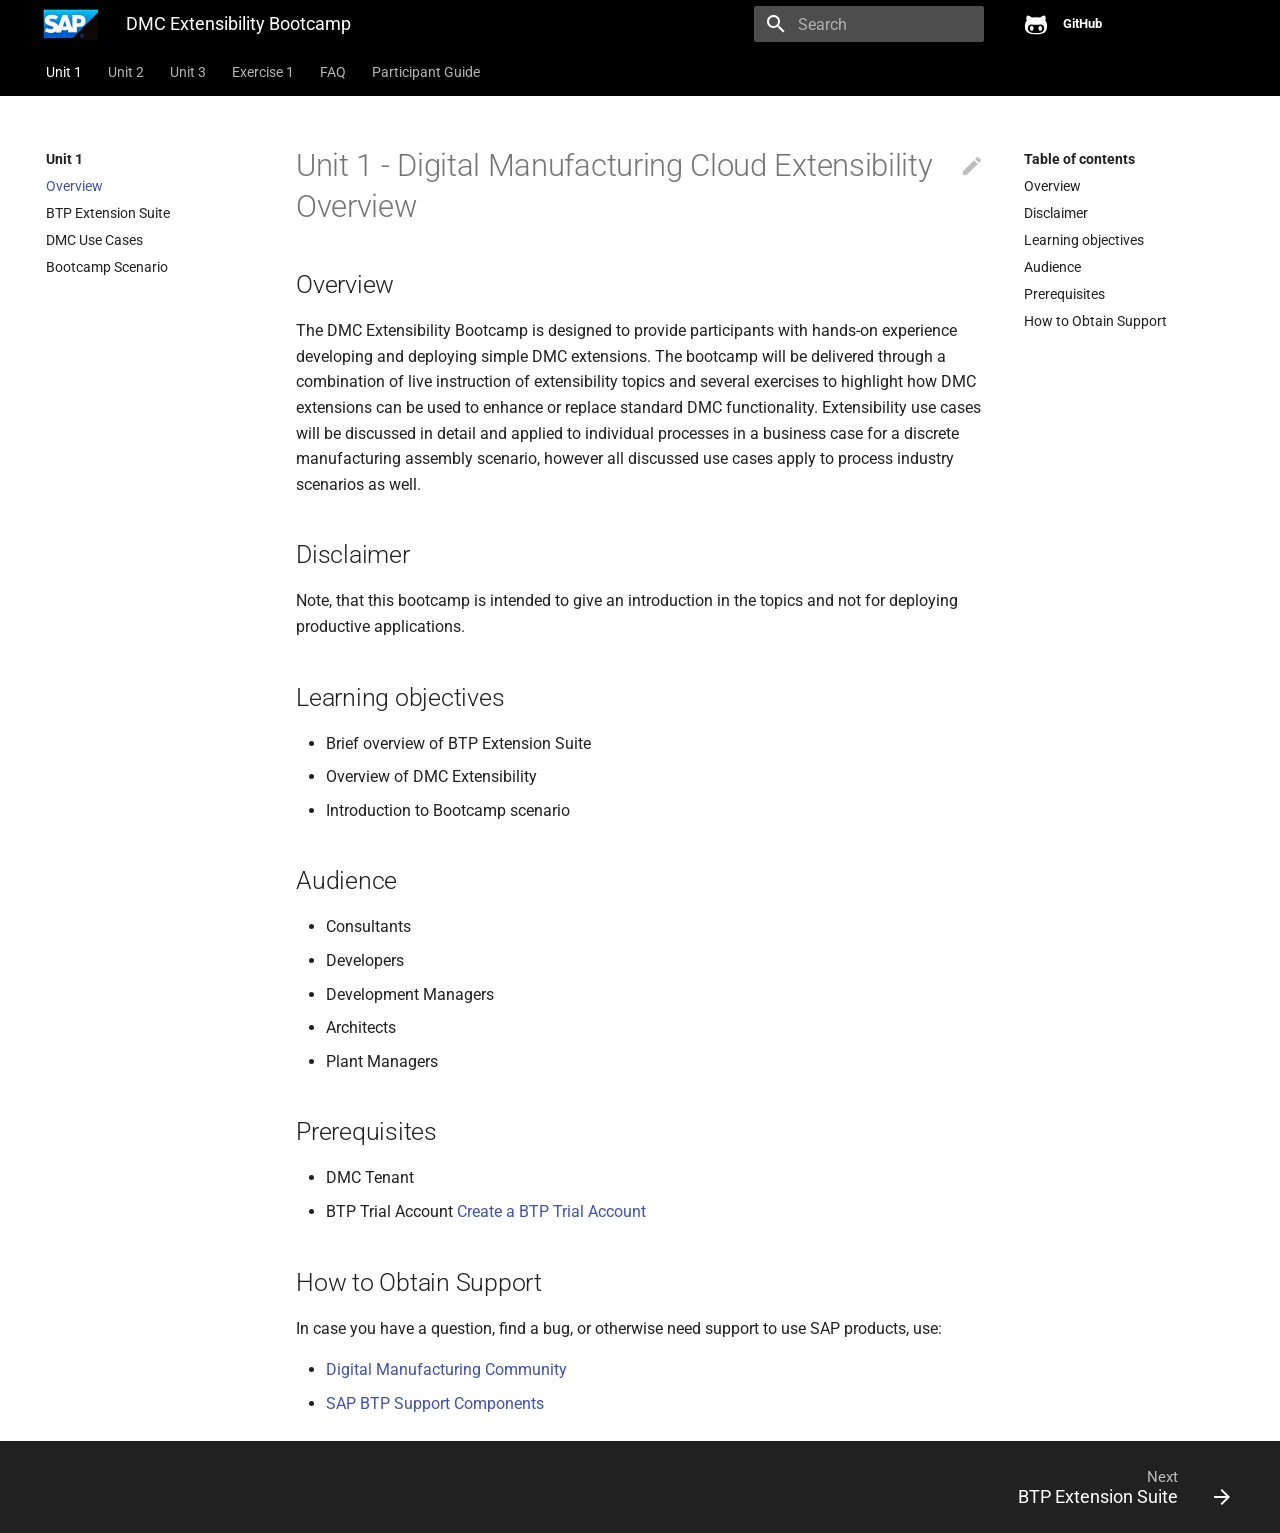
==== commit 13736525: "Deployed 520d3bc with MkDocs version: 1.2.1" ====
--- a/index.html
+++ b/index.html
@@ -239,6 +239,32 @@
   
 
       
+        
+  
+  
+    <li class="md-tabs__item">
+      
+        <a href="FAQ.html" class="md-tabs__link">
+          FAQ
+        </a>
+      
+    </li>
+  
+
+      
+        
+  
+  
+    <li class="md-tabs__item">
+      
+        <a href="ParticipantGuide.html" class="md-tabs__link">
+          Participant Guide
+        </a>
+      
+    </li>
+  
+
+      
     </ul>
   </div>
 </nav>
@@ -540,6 +566,78 @@
   <li class="md-nav__item">
     <a href="Exercise1.2.html" title="Exercise 1.2" class="md-nav__link">
       Exercise 1.2
+    </a>
+  </li>
+
+        
+      </ul>
+    </nav>
+  </li>
+
+    
+      
+      
+      
+
+
+  <li class="md-nav__item md-nav__item--nested">
+    
+      <input class="md-toggle md-nav__toggle" data-md-toggle="nav-5" type="checkbox" id="nav-5">
+    
+    <label class="md-nav__link" for="nav-5">
+      FAQ
+    </label>
+    <nav class="md-nav" data-md-component="collapsible" data-md-level="1">
+      <label class="md-nav__title" for="nav-5">
+        FAQ
+      </label>
+      <ul class="md-nav__list" data-md-scrollfix>
+        
+        
+          
+          
+          
+
+
+  <li class="md-nav__item">
+    <a href="FAQ.html" title="Content" class="md-nav__link">
+      Content
+    </a>
+  </li>
+
+        
+      </ul>
+    </nav>
+  </li>
+
+    
+      
+      
+      
+
+
+  <li class="md-nav__item md-nav__item--nested">
+    
+      <input class="md-toggle md-nav__toggle" data-md-toggle="nav-6" type="checkbox" id="nav-6">
+    
+    <label class="md-nav__link" for="nav-6">
+      Participant Guide
+    </label>
+    <nav class="md-nav" data-md-component="collapsible" data-md-level="1">
+      <label class="md-nav__title" for="nav-6">
+        Participant Guide
+      </label>
+      <ul class="md-nav__list" data-md-scrollfix>
+        
+        
+          
+          
+          
+
+
+  <li class="md-nav__item">
+    <a href="ParticipantGuide.html" title="Content" class="md-nav__link">
+      Content
     </a>
   </li>
 
